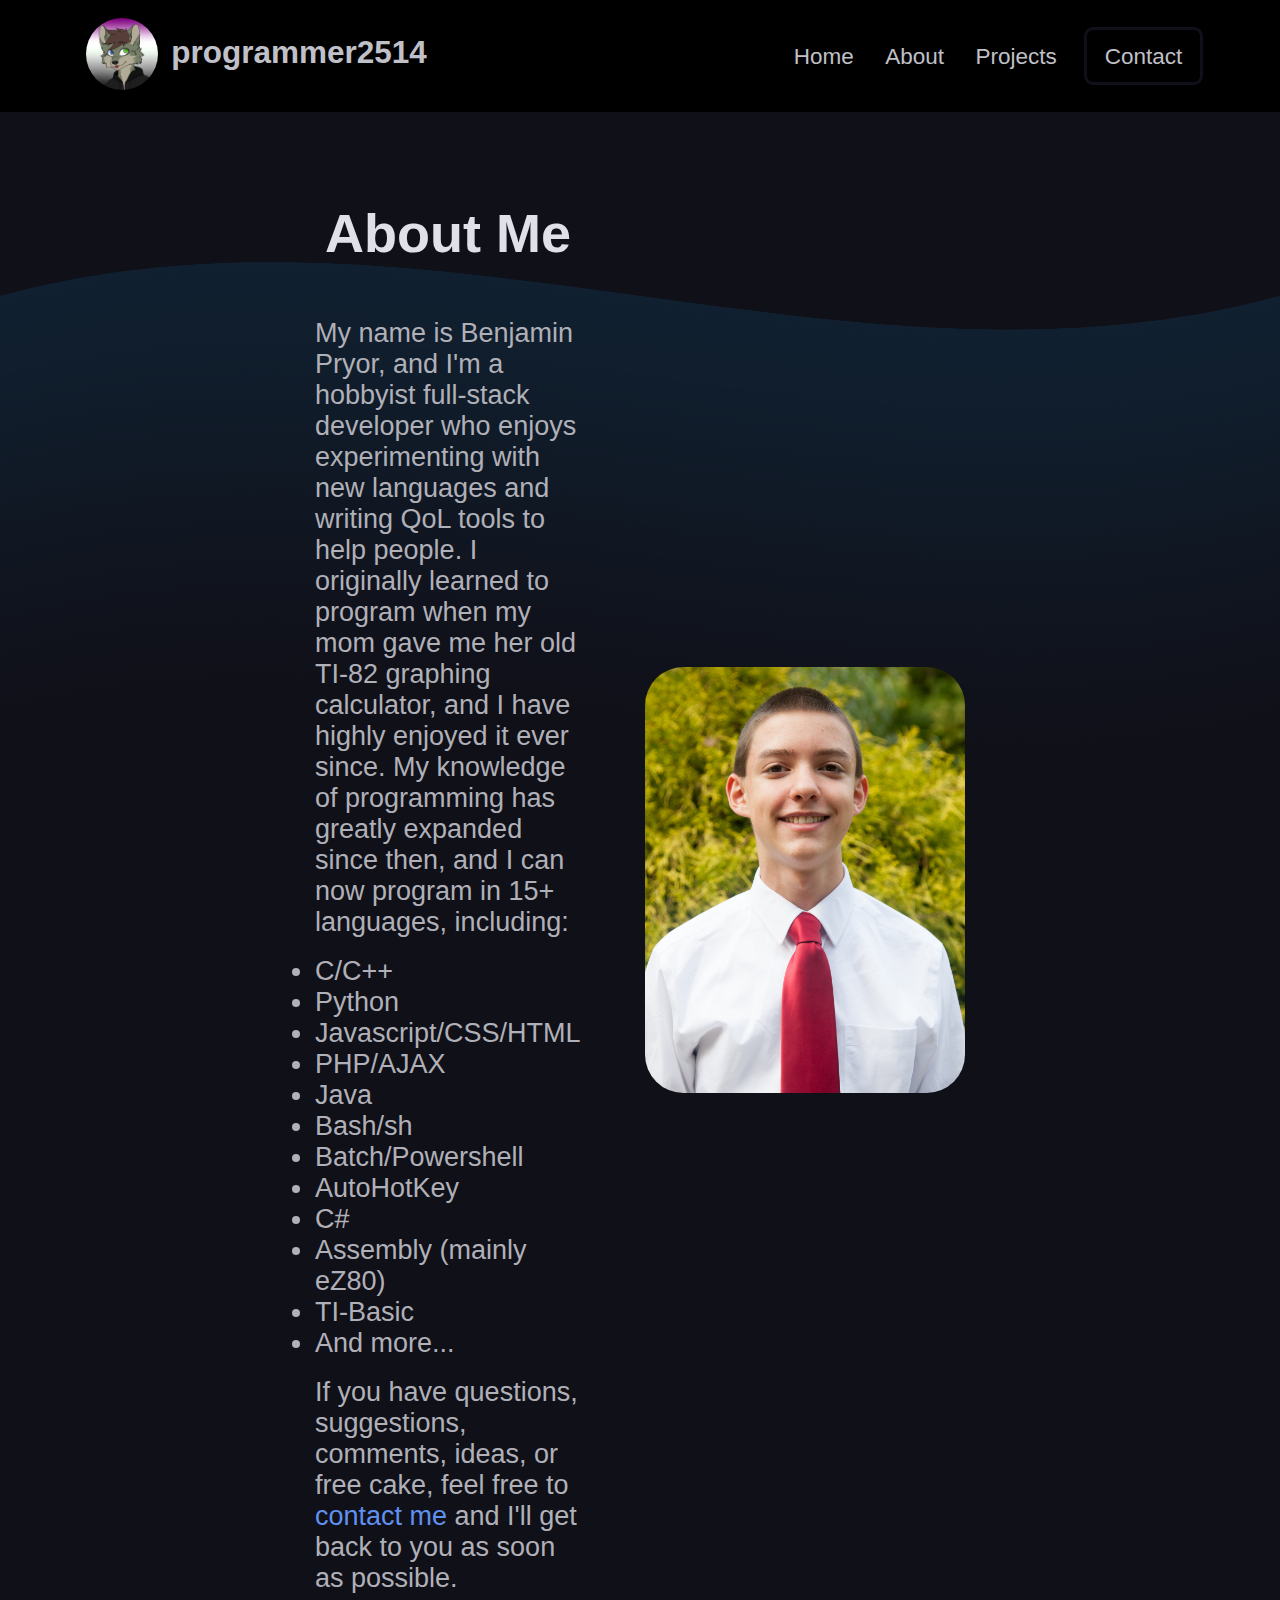
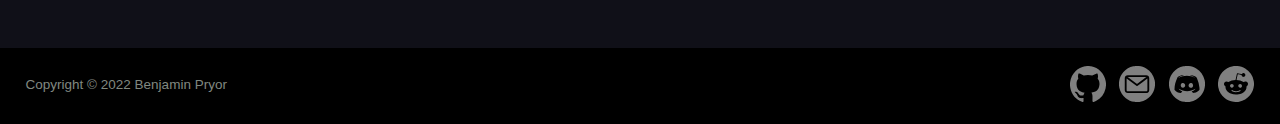
==== about.html @ 20beea1c "Add version numbers to all linked files" ====
<!DOCTYPE html>
<html lang="en">
    <head>      
        <title>programmer2514 | About Me</title>
        <meta name="description" content="I'm a hobbyist full-stack developer who writes random tools and programs. Feel free to stop by and check out my various projects.">

        <meta property="og:type" content="profile" />
        <meta property="og:title" content="About Me - programmer2514" />
        <meta property="og:description" content="I'm a hobbyist full-stack developer who writes random tools and programs. Feel free to stop by and check out my various projects." />
        <meta property="og:image" content="https://programmer2514.github.io/img/user-icon.png?v=1.0" />
        <meta property="og:url" content="https://programmer2514.github.io/about.html" />
        <meta property="og:site_name" content="programmer2514" />
        <meta name="twitter:title" content="About Me - programmer2514">
        <meta name="twitter:description" content="I'm a hobbyist full-stack developer who writes random tools and programs. Feel free to stop by and check out my various projects.">
        <meta name="twitter:image" content="https://programmer2514.github.io/img/user-icon.png?v=1.0">
        <meta name="twitter:card" content="summary_large_image">
        
        <meta charset="utf-8">
        <meta name="viewport" content="width=device-width,initial-scale=1">
        <meta name="robots" content="index, follow">
        
	    <link rel="apple-touch-icon" sizes="180x180" href="/img/favicons/apple-touch-icon.png?v=1.0">
        <link rel="icon" type="image/png" sizes="32x32" href="/img/favicons/favicon-32x32.png?v=1.0">
        <link rel="icon" type="image/png" sizes="16x16" href="/img/favicons/favicon-16x16.png?v=1.0">
        <link rel="manifest" href="/img/favicons/site.webmanifest?v=1.0">
        <link rel="mask-icon" href="/img/favicons/safari-pinned-tab.svg?v=1.0" color="#5bbad5">
        <link rel="shortcut icon" href="/img/favicons/favicon.ico?v=1.0">
        <meta name="msapplication-TileColor" content="#9f00a7">
        <meta name="msapplication-config" content="/img/favicons/browserconfig.xml?v=1.0">
        <meta name="theme-color" content="#ffffff">
        
        <link rel="canonical" href="https://programmer2514.github.io/" />

        <!-- CSS -->
	    <link rel="stylesheet" href="/include/global.css?v=1.0">
	    <link rel="stylesheet" href="/include/header/header.css?v=1.0">
	    <link rel="stylesheet" href="/include/footer/footer.css?v=1.0">
        
	    <link rel="stylesheet" href="/include/pages/about/about.css?v=1.0">
    </head>
    <body>
        <header></header>

        <main>
            <div>
                <h1>About Me</h1>
                <p>My name is Benjamin Pryor, and I'm a hobbyist full-stack developer who enjoys experimenting with new languages and writing QoL tools to help people. I originally learned to program when my mom gave me her old TI-82 graphing calculator, and I have highly enjoyed it ever since. My knowledge of programming has greatly expanded since then, and I can now program in 15+ languages, including:</p>
                <ul>
                    <li>C/C++</li>
                    <li>Python</li>
                    <li>Javascript/CSS/HTML</li>
                    <li>PHP/AJAX</li>
                    <li>Java</li>
                    <li>Bash/sh</li>
                    <li>Batch/Powershell</li>
                    <li>AutoHotKey</li>
                    <li>C#</li>
                    <li>Assembly (mainly eZ80)</li>
                    <li>TI-Basic</li>
                    <li>And more...</li>
                </ul>
                <p>If you have questions, suggestions, comments, ideas, or free cake, feel free to <a href="/contact.html">contact me</a> and I'll get back to you as soon as possible.</p>
            </div>
            <img src="/img/profile.png?v=1.0" />
        </main>
        
        <footer></footer>
        
        <!-- Javascript -->
	    <script src="/include/global.js?v=1.0"></script>
	    <script src="/include/header/header.js?v=1.0"></script>
	    <script src="/include/footer/footer.js?v=1.0"></script>
    </body>
</html>
---- include/global.css ----
html, body {
    font-family: Arial, Helvetica, sans-serif;
    background: #101018;
    background-image: url("/img/background.png");
    background-size: 100% 100vh;
    background-repeat: no-repeat;
    background-position: top center;
    color: #e0e0e8;
    text-align: center;
    scroll-behavior: smooth;
    margin: 0;
    padding: 0;
    border: 0;
}

main {
    margin: 5vmin 25vmin;
    border: 0;
    padding: 0;
}

main > * {
    margin: 0;
    padding: 0;
}

a {
    text-decoration: none;
    color: #6090f0;
    transition: 0.15s ease;
}

a:hover {
    text-decoration: none;
    color: #80b0ff;
}

a:active {
    text-decoration: none;
    color: #a0c0ff;
}

@media only screen and (hover: none) and (pointer: coarse) {
    html, body {
        background-size: 100% 175vh;
    }
    
    main {
        margin: 5vmin 15vmin !important;
    }
}

@media only screen and (orientation: portrait) {
    html, body {
        background-size: 200% 175vh;
    }
    
    main {
        margin: 5vmin !important;
    }
}
---- include/header/header.css ----
header {
    padding: 0;
    margin: 0;
}

#header-top {
    background: black;
    padding: 2vh 6vw 2vh 6vw;
    margin: 0;
    width: 88vw;
    display: flex;
    justify-content: space-between;
    align-items: center;
}

header nav a {
    font-size: 2.5vh;
    margin: 0;
    transform: translateY(-0.625vh);
    color: #c0c0c8;
    height: 0;
    text-decoration: none;
    transition: 0.15s ease;
    padding: 1.5vh;
    cursor: pointer;
}

header nav span a {
    display: inline;
    border: 0.4vh solid #101018;
    padding: 1.5vh 2vh;
    margin-left: 1vh;
    border-radius: 1vh;
}

.logo img {
    width: 8vh;
    height: 8vh;
    border-radius: 50%;
    margin: 0 1vh;
    vertical-align: center;
    transition: 0.15s ease;
}

.logo span, .logo span a {
    display: inline-block;
    font-size: 3.5vh;
    margin: 0 0;
    transform: translateY(-1.5vh);
    font-weight: bold;
    color: #c0c0c8;
    height: 0;
    text-decoration: none;
    transition: 0.15s ease;
    padding: 0;
}

.header-dropdown {
    display: flex;
    position: absolute;
    flex-direction: column;
    padding: 0;
    margin: 0;
    gap: 0;
    z-index: 100;
    max-height: 0;
    overflow: hidden;
    transition: max-height 0.15s ease;
}

.header-dropdown a {
    height: auto;
    background: #020204;
    padding: 1.5vh 2vh;
    margin: 0;
    transition: 0.15s ease;
}

.expanded {
    max-height: calc((1 * 5.5vh) + 1vh) !important;
}

@media only screen and (hover: none) and (pointer: coarse) {
    #header-top {
        padding: 3vh 2vw 3vh 2vw;
        width: 96vw;
    }

    header nav a {
        font-size: 2.5vmax;
        margin: 0 1vw;
        transform: translateY(-0.625vmax);
    }

    header nav span a {
        border: 0.4vmax solid #101018;
        padding: 1.5vmax 2vmax;
        margin-left: 1vw;
        border-radius: 1vmax;
    }
    
    .header-dropdown a {
        padding: 1.5vmax 2vmax;
    }
    
    .logo img {
        width: 8vmax;
        height: 8vmax;
        margin: 0 1vmax;
    }
    
    .logo span, .logo span a {
        font-size: 3.5vmax;
        transform: translateY(-1.5vmax);
    }

    .expanded {
        max-height: calc((1 * 5.5vmax) + 1vmax) !important;
    }
}

@media only screen and (orientation: portrait) {
    #header-top {
        flex-direction: column;
    }
    
    .logo {
        padding-bottom: 2vh;
    }
    
    header nav {
        display: grid;
        grid-template-columns: repeat(2, 1fr);
        grid-auto-rows: 1fr;
        align-items: center;
        gap: 2vh;
        padding-bottom: 1vh;
    }

    header nav a {
        margin: 0 1vh;
    }

    header nav span a {
        display: block;
        padding: 1.5vh;
        border: 0;
    }
}

.logo span a:hover, header nav a:hover {
    color: #e0e0e8;
}

.logo span a:active, header nav a:active {
    color: white;
}

header nav span a:hover {
    border-color: #202028;
}

header nav span a:active {
    border-color: #303038;
}

.header-dropdown a:hover {
    background: #080810;
}

.header-dropdown a:active {
    background: #101018;
}

.logo img:hover {
    border-radius: 25%;
}
---- include/footer/footer.css ----
footer {
    padding: 0;
    margin: 0;
}

#footer-top {
    background: black;
    padding: 2vh 2vw 2vh 2vw;
    margin: 0;
    width: 96vw;
    display: flex;
    justify-content: space-between;
    align-items: center;
}

footer img {
    display: inline;
    margin: 0;
    cursor: pointer;
    width: 4vh;
    padding-left: 1vh;
    transition: 0.15s ease;
    filter: contrast(0) brightness(1);
}

footer span {
    display: inline;
    font-size: 1.5vh;
    margin: 0;
    transform: translateY(-1vh);
    color: #808880;
    height: 0;
    text-decoration: none;
}

@media only screen and (hover: none) and (pointer: coarse) {
    footer span {
        font-size: 1.5vmax;
        transform: translateY(-1vmax);
    }
    footer img {
        width: 4vmax;
    }
}

@media only screen and (orientation: portrait) {
    #footer-top {
        flex-direction: column;
    }

    footer span {
        padding-top: 1.5vh;
        padding-bottom: 3vh;
    }
}

footer img:hover {
    filter: contrast(0) brightness(1.5);
}

footer img:active {
    filter: contrast(0) brightness(2);
}
---- include/pages/about/about.css ----
main p, ul {
    font-size: 3vh;
    margin: 0;
    padding: 1vh 0;
    color: #b0b0b8;
    text-align: left;
}

main h1 {
    font-size: 6vh;
    margin: 0;
    padding: 5vh 0;
}

main img {
    width: 25vw;
    height: auto;
    margin-left: 5vw;
    border-radius: 3vw;
}

main {
    margin: 5vmin 35vmin;
    display: flex;
    flex-direction: row;
    align-items: center;
    justify-content: center;
}

@media only screen and (hover: none) and (pointer: coarse) {
    main p, ul {
        font-size: 4vmax;
    }
    
    main h1 {
        font-size: 10vmax;
        padding: 5vmax 0;
    }

    main img {
        width: 25vmax;
        margin-left: 0;
        margin-top: 5vmax;
    }

    main {
        flex-direction: column;
    }
}

@media only screen and (orientation: portrait) {
    main img {
        width: 25vh;
        margin-left: 0;
        margin-top: 5vh;
    }

    main {
        flex-direction: column;
    }
}
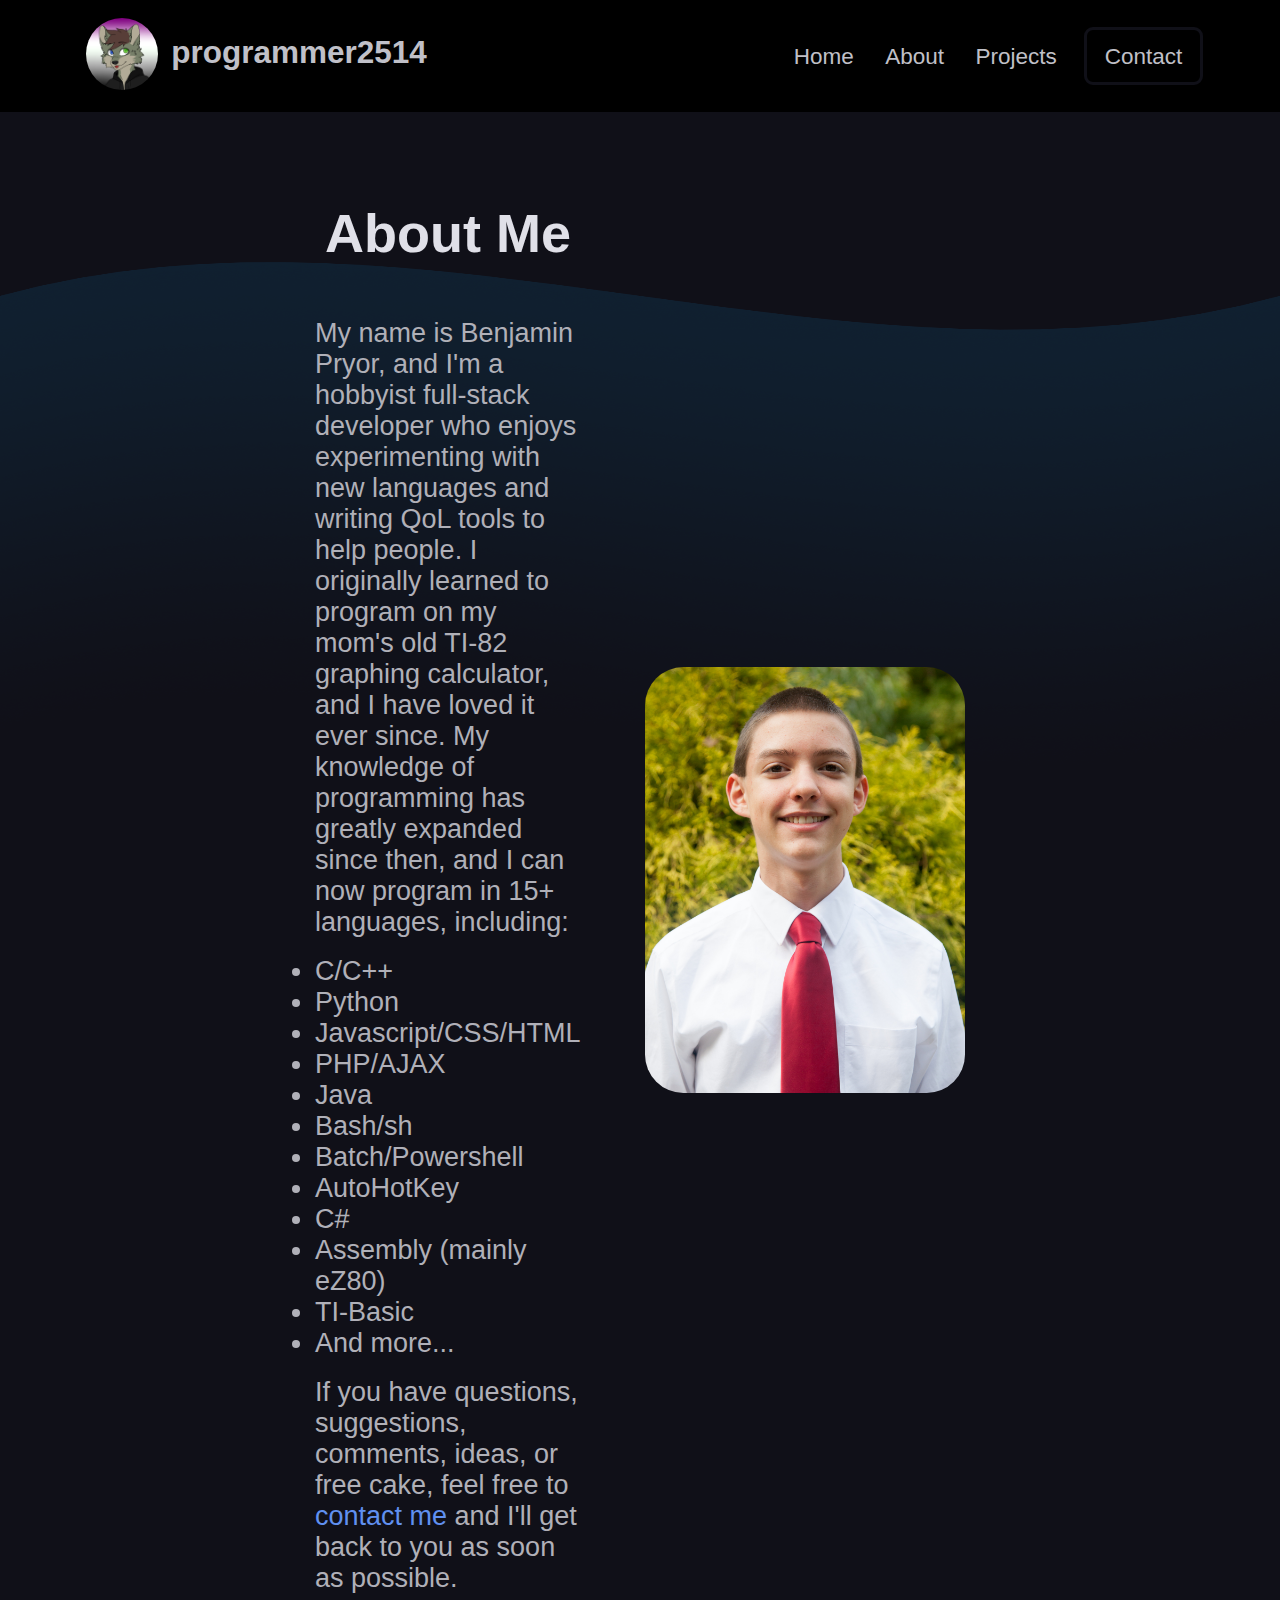
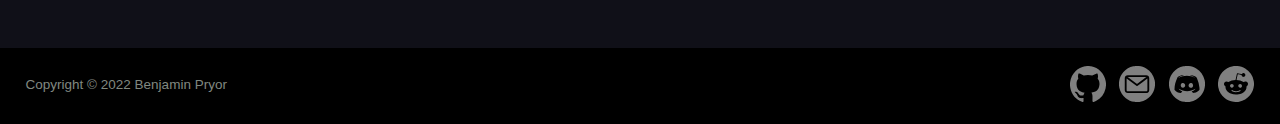
==== commit 2e93be2b: "Update about.html" ====
--- a/about.html
+++ b/about.html
@@ -44,7 +44,7 @@
         <main>
             <div>
                 <h1>About Me</h1>
-                <p>My name is Benjamin Pryor, and I'm a hobbyist full-stack developer who enjoys experimenting with new languages and writing QoL tools to help people. I originally learned to program when my mom gave me her old TI-82 graphing calculator, and I have highly enjoyed it ever since. My knowledge of programming has greatly expanded since then, and I can now program in 15+ languages, including:</p>
+                <p>My name is Benjamin Pryor, and I'm a hobbyist full-stack developer who enjoys experimenting with new languages and writing QoL tools to help people. I originally learned to program on my mom's old TI-82 graphing calculator, and I have loved it ever since. My knowledge of programming has greatly expanded since then, and I can now program in 15+ languages, including:</p>
                 <ul>
                     <li>C/C++</li>
                     <li>Python</li>
@@ -71,4 +71,4 @@
 	    <script src="/include/header/header.js?v=1.0"></script>
 	    <script src="/include/footer/footer.js?v=1.0"></script>
     </body>
-</html>+</html>
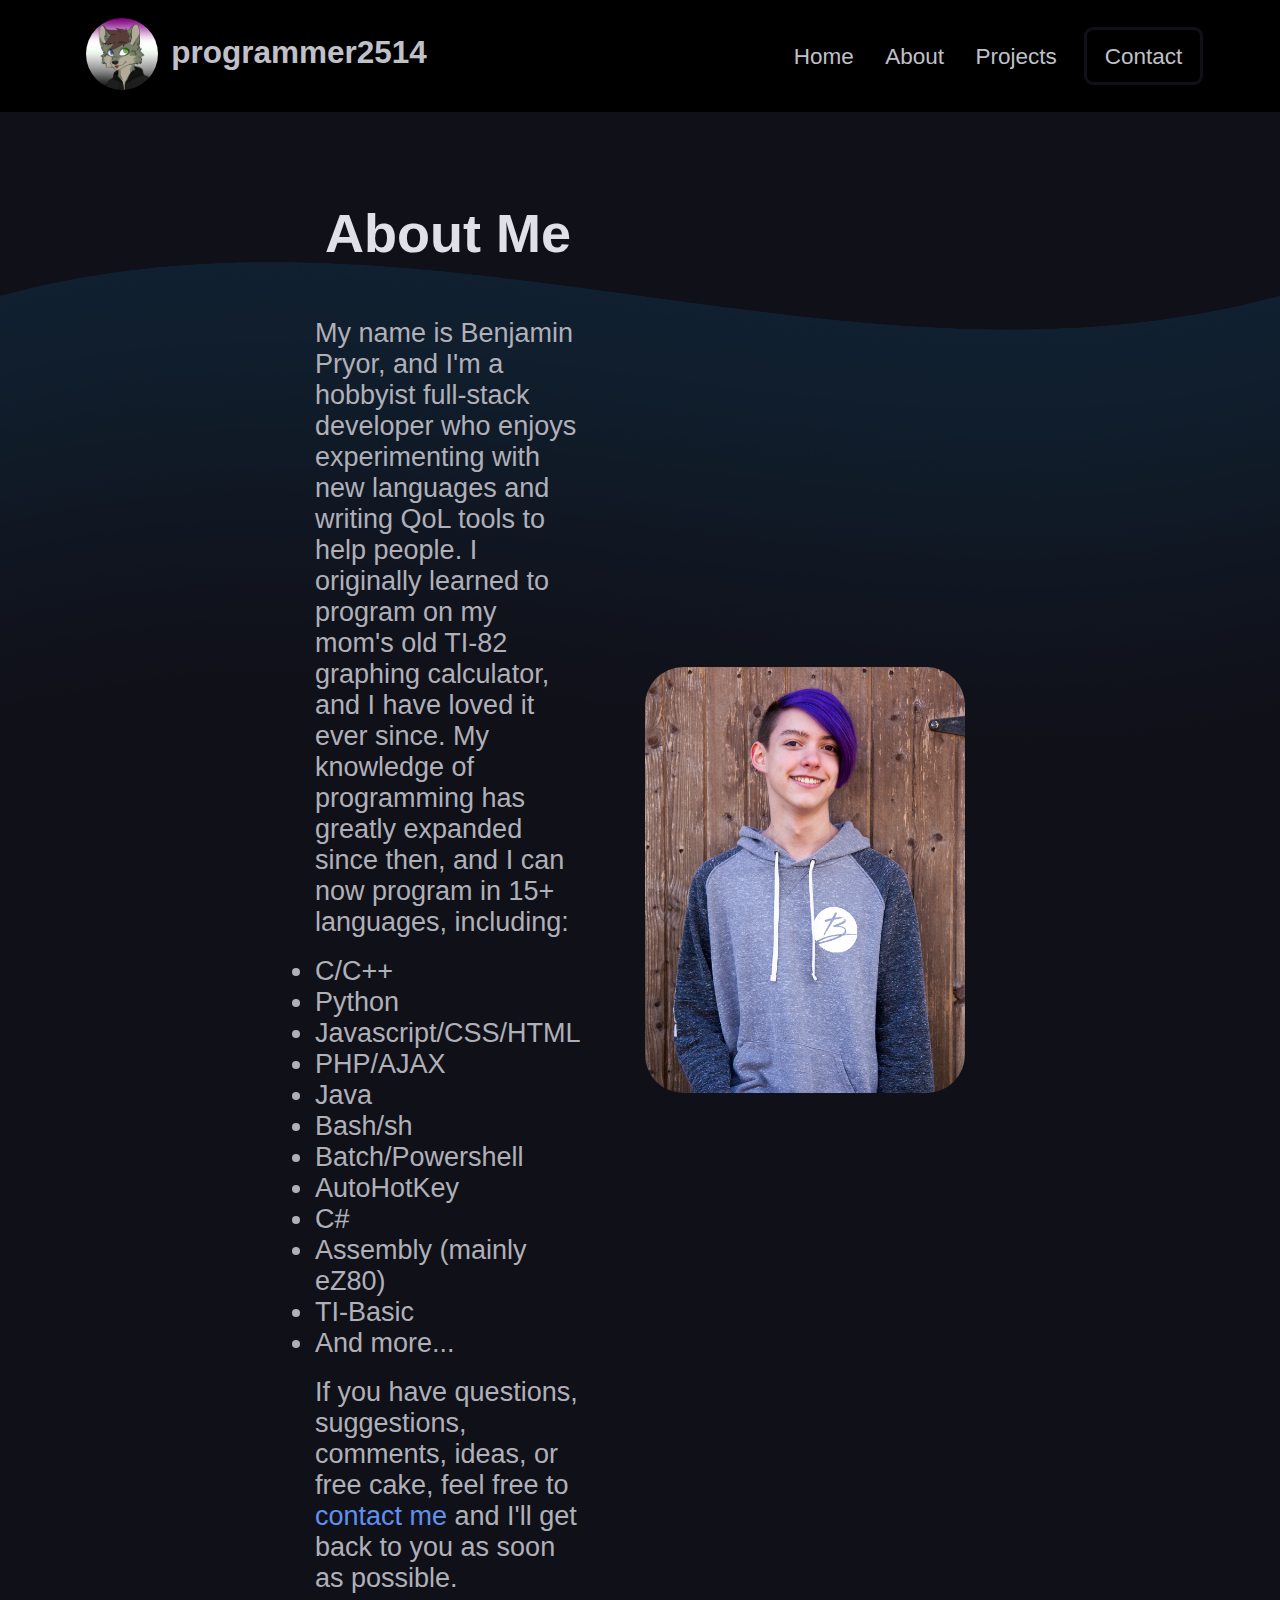
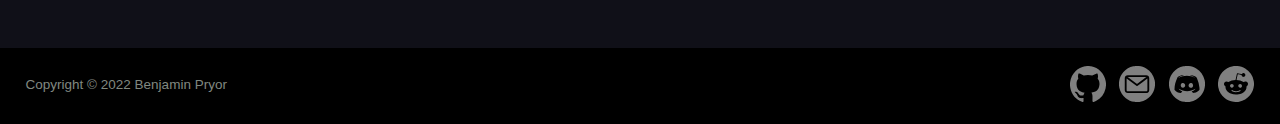
==== commit 631c7bef: "Update profile image" ====
--- a/about.html
+++ b/about.html
@@ -61,7 +61,7 @@
                 </ul>
                 <p>If you have questions, suggestions, comments, ideas, or free cake, feel free to <a href="/contact.html">contact me</a> and I'll get back to you as soon as possible.</p>
             </div>
-            <img src="/img/profile.png?v=1.0" />
+            <img src="/img/profile.png?v=1.1" />
         </main>
         
         <footer></footer>
--- a/include/header/header.css
+++ b/include/header/header.css
@@ -31,6 +31,18 @@
     padding: 1.5vh 2vh;
     margin-left: 1vh;
     border-radius: 1vh;
+}
+
+.badge {
+    width: 8vh;
+}
+
+.badge-wrapper {
+    position: absolute;
+    left: 50vw;
+    transform: translateX(-50%);
+    padding: 0;
+    margin: 0;
 }
 
 .logo img {
@@ -98,6 +110,13 @@
         margin-left: 1vw;
         border-radius: 1vmax;
     }
+
+    .badge-wrapper {
+        position: relative;
+        top: 0;
+        left: 0;
+        transform: none;
+    }
     
     .header-dropdown a {
         padding: 1.5vmax 2vmax;
@@ -123,8 +142,12 @@
     #header-top {
         flex-direction: column;
     }
-    
-    .logo {
+
+    .badge-wrapper {
+        position: relative;
+        top: 0;
+        left: 0;
+        transform: none;
         padding-bottom: 2vh;
     }
     
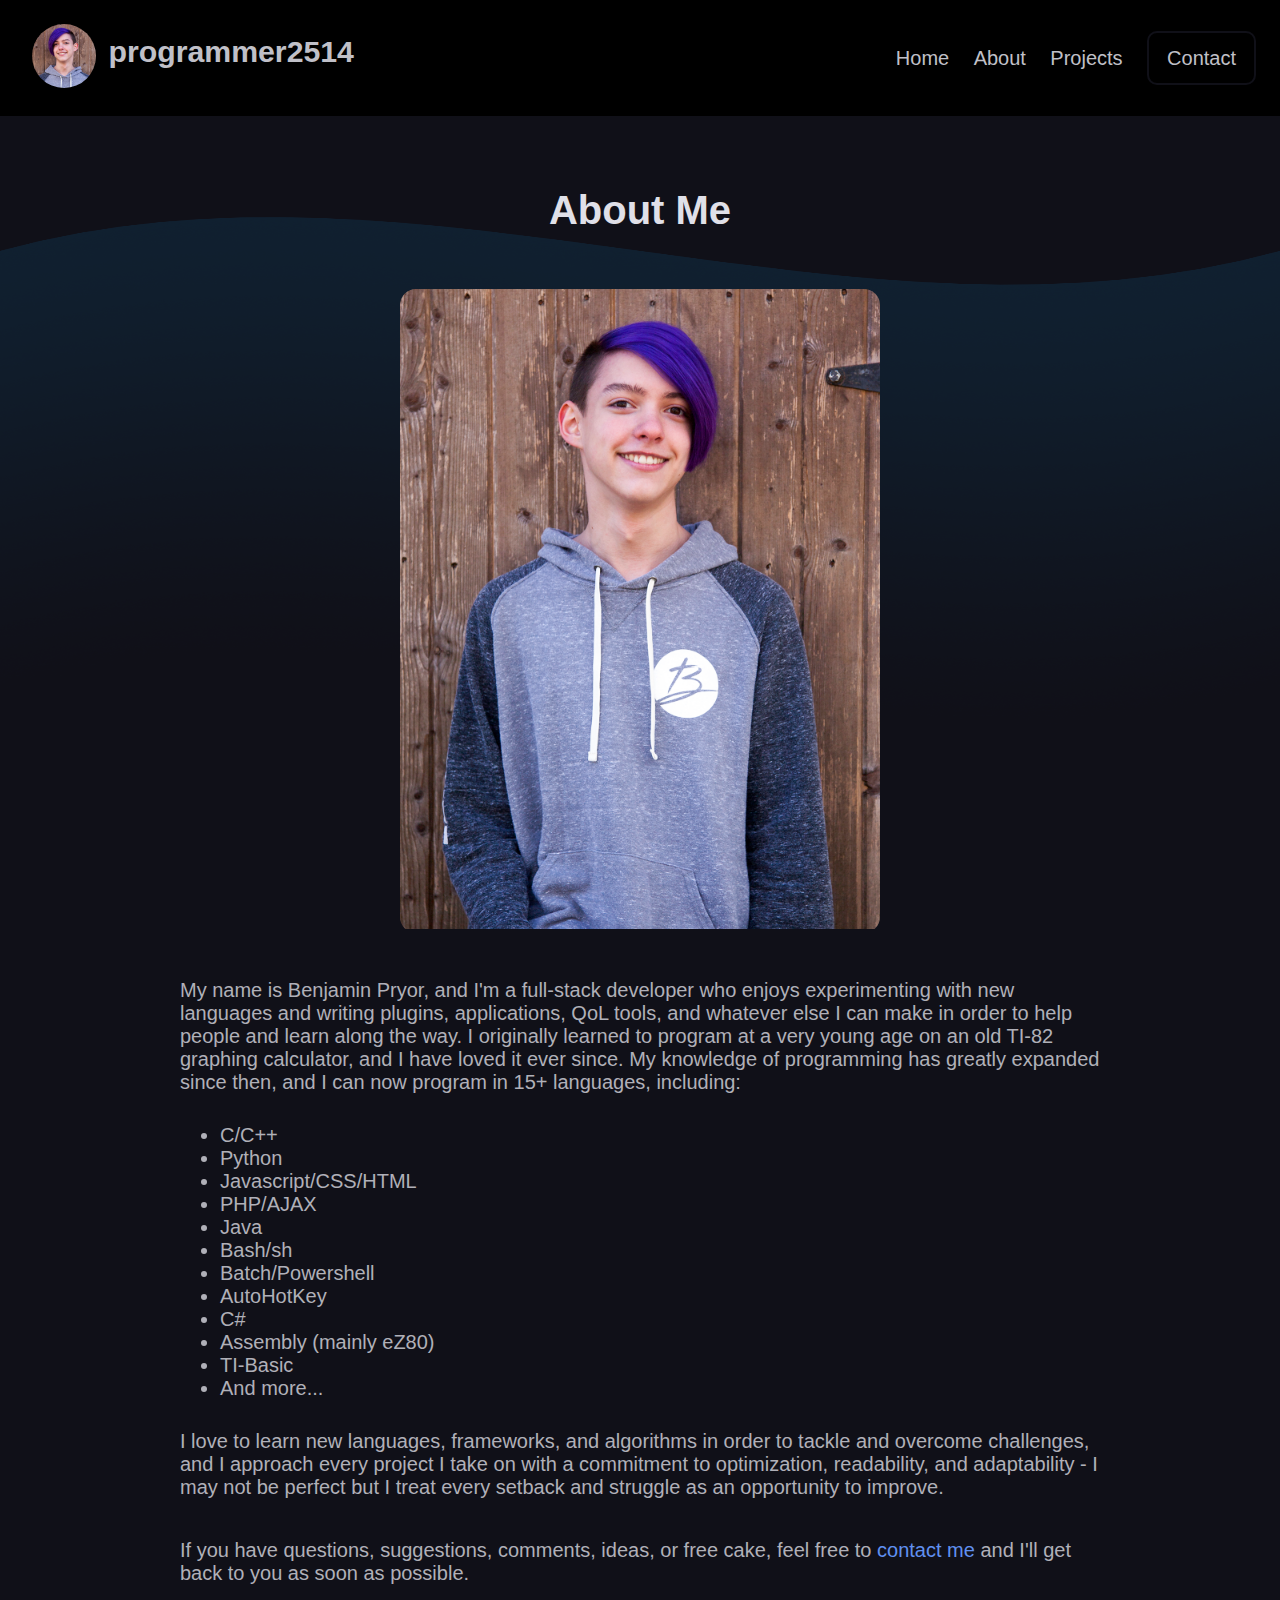
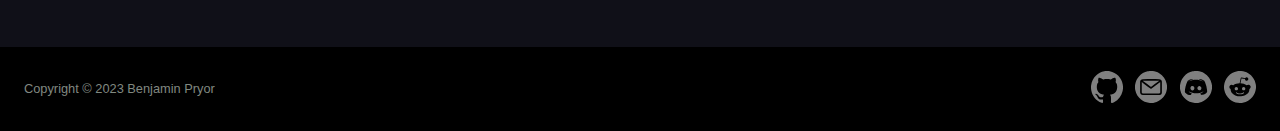
==== commit 6cdf692e: "Completely revamp entire webpage" ====
--- a/about.html
+++ b/about.html
@@ -1,50 +1,69 @@
 <!DOCTYPE html>
 <html lang="en">
-    <head>      
-        <title>programmer2514 | About Me</title>
-        <meta name="description" content="I'm a hobbyist full-stack developer who writes random tools and programs. Feel free to stop by and check out my various projects.">
 
-        <meta property="og:type" content="profile" />
-        <meta property="og:title" content="About Me - programmer2514" />
-        <meta property="og:description" content="I'm a hobbyist full-stack developer who writes random tools and programs. Feel free to stop by and check out my various projects." />
-        <meta property="og:image" content="https://programmer2514.github.io/img/user-icon.png?v=1.0" />
-        <meta property="og:url" content="https://programmer2514.github.io/about.html" />
-        <meta property="og:site_name" content="programmer2514" />
-        <meta name="twitter:title" content="About Me - programmer2514">
-        <meta name="twitter:description" content="I'm a hobbyist full-stack developer who writes random tools and programs. Feel free to stop by and check out my various projects.">
-        <meta name="twitter:image" content="https://programmer2514.github.io/img/user-icon.png?v=1.0">
-        <meta name="twitter:card" content="summary_large_image">
-        
-        <meta charset="utf-8">
-        <meta name="viewport" content="width=device-width,initial-scale=1">
-        <meta name="robots" content="index, follow">
-        
-	    <link rel="apple-touch-icon" sizes="180x180" href="/img/favicons/apple-touch-icon.png?v=1.0">
-        <link rel="icon" type="image/png" sizes="32x32" href="/img/favicons/favicon-32x32.png?v=1.0">
-        <link rel="icon" type="image/png" sizes="16x16" href="/img/favicons/favicon-16x16.png?v=1.0">
-        <link rel="manifest" href="/img/favicons/site.webmanifest?v=1.0">
-        <link rel="mask-icon" href="/img/favicons/safari-pinned-tab.svg?v=1.0" color="#5bbad5">
-        <link rel="shortcut icon" href="/img/favicons/favicon.ico?v=1.0">
-        <meta name="msapplication-TileColor" content="#9f00a7">
-        <meta name="msapplication-config" content="/img/favicons/browserconfig.xml?v=1.0">
-        <meta name="theme-color" content="#ffffff">
-        
-        <link rel="canonical" href="https://programmer2514.github.io/" />
+<head>
+    <title>programmer2514 | About Me</title>
+    <meta name="description"
+        content="I'm a full-stack developer who writes random tools and programs. Feel free to stop by and check out my various projects.">
 
-        <!-- CSS -->
-	    <link rel="stylesheet" href="/include/global.css?v=1.0">
-	    <link rel="stylesheet" href="/include/header/header.css?v=1.0">
-	    <link rel="stylesheet" href="/include/footer/footer.css?v=1.0">
-        
-	    <link rel="stylesheet" href="/include/pages/about/about.css?v=1.0">
-    </head>
-    <body>
-        <header></header>
+    <meta property="og:type" content="website" />
+    <meta property="og:title" content="About Me - programmer2514" />
+    <meta property="og:description"
+        content="I'm a full-stack developer who writes random tools and programs. Feel free to stop by and check out my various projects." />
+    <meta property="og:image" content="https://programmer2514.github.io/img/user-icon.png?v=1.0" />
+    <meta property="og:url" content="https://programmer2514.github.io/" />
+    <meta property="og:site_name" content="programmer2514" />
+    <meta name="twitter:title" content="About Me - programmer2514">
+    <meta name="twitter:description"
+        content="I'm a full-stack developer who writes random tools and programs. Feel free to stop by and check out my various projects.">
+    <meta name="twitter:image" content="https://programmer2514.github.io/img/user-icon.png?v=1.0">
+    <meta name="twitter:card" content="summary_large_image">
 
-        <main>
+    <meta charset="utf-8">
+    <meta name="viewport" content="width=device-width,initial-scale=1">
+    <meta name="robots" content="index, follow">
+
+    <link rel="apple-touch-icon" sizes="57x57" href="/img/favicons/apple-icon-57x57.png?v=1.0">
+    <link rel="apple-touch-icon" sizes="60x60" href="/img/favicons/apple-icon-60x60.png?v=1.0">
+    <link rel="apple-touch-icon" sizes="72x72" href="/img/favicons/apple-icon-72x72.png?v=1.0">
+    <link rel="apple-touch-icon" sizes="76x76" href="/img/favicons/apple-icon-76x76.png?v=1.0">
+    <link rel="apple-touch-icon" sizes="114x114" href="/img/favicons/apple-icon-114x114.png?v=1.0">
+    <link rel="apple-touch-icon" sizes="120x120" href="/img/favicons/apple-icon-120x120.png?v=1.0">
+    <link rel="apple-touch-icon" sizes="144x144" href="/img/favicons/apple-icon-144x144.png?v=1.0">
+    <link rel="apple-touch-icon" sizes="152x152" href="/img/favicons/apple-icon-152x152.png?v=1.0">
+    <link rel="apple-touch-icon" sizes="180x180" href="/img/favicons/apple-icon-180x180.png?v=1.0">
+    <link rel="icon" type="image/png" sizes="192x192" href="/img/favicons/android-icon-192x192.png?v=1.0">
+    <link rel="icon" type="image/png" sizes="32x32" href="/img/favicons/favicon-32x32.png?v=1.0">
+    <link rel="icon" type="image/png" sizes="96x96" href="/img/favicons/favicon-96x96.png?v=1.0">
+    <link rel="icon" type="image/png" sizes="16x16" href="/img/favicons/favicon-16x16.png?v=1.0">
+    <link rel="manifest" href="/img/favicons/manifest.json">
+    <meta name="msapplication-TileColor" content="#ffffff">
+    <meta name="msapplication-TileImage" content="/img/favicons/ms-icon-144x144.png?v=1.0">
+    <meta name="theme-color" content="#ffffff">
+
+    <link rel="canonical" href="https://programmer2514.github.io/" />
+
+    <!-- CSS -->
+    <link rel="stylesheet" href="/include/global.css?v=1.0">
+    <link rel="stylesheet" href="/include/header/header.css?v=1.0">
+    <link rel="stylesheet" href="/include/footer/footer.css?v=1.0">
+
+    <link rel="stylesheet" href="/include/pages/about/about.css?v=1.0">
+</head>
+
+<body>
+    <header></header>
+
+    <main>
+        <h1>About Me</h1>
+        <div class="content">
+            <div class="img-wrapper"><img src="/img/profile.png?v=1.0" /></div>
             <div>
-                <h1>About Me</h1>
-                <p>My name is Benjamin Pryor, and I'm a hobbyist full-stack developer who enjoys experimenting with new languages and writing QoL tools to help people. I originally learned to program on my mom's old TI-82 graphing calculator, and I have loved it ever since. My knowledge of programming has greatly expanded since then, and I can now program in 15+ languages, including:</p>
+                <p>My name is Benjamin Pryor, and I'm a full-stack developer who enjoys experimenting with new languages
+                    and writing plugins, applications, QoL tools, and whatever else I can make in order to help people and
+                    learn along the way. I originally learned to program at a very young age on an old TI-82 graphing
+                    calculator, and I have loved it ever since. My knowledge of programming has greatly expanded since
+                    then, and I can now program in 15+ languages, including:</p>
                 <ul>
                     <li>C/C++</li>
                     <li>Python</li>
@@ -59,16 +78,21 @@
                     <li>TI-Basic</li>
                     <li>And more...</li>
                 </ul>
-                <p>If you have questions, suggestions, comments, ideas, or free cake, feel free to <a href="/contact.html">contact me</a> and I'll get back to you as soon as possible.</p>
+                <p>I love to learn new languages, frameworks, and algorithms in order to tackle and overcome challenges, and
+                    I approach every project I take on with a commitment to optimization, readability, and adaptability - 
+                    I may not be perfect but I treat every setback and struggle as an opportunity to improve.</p>
+                <p>If you have questions, suggestions, comments, ideas, or free cake, feel free to <a
+                        href="/contact.html">contact me</a> and I'll get back to you as soon as possible.</p>
             </div>
-            <img src="/img/profile.png?v=1.1" />
-        </main>
-        
-        <footer></footer>
-        
-        <!-- Javascript -->
-	    <script src="/include/global.js?v=1.0"></script>
-	    <script src="/include/header/header.js?v=1.0"></script>
-	    <script src="/include/footer/footer.js?v=1.0"></script>
-    </body>
-</html>
+        </div>
+    </main>
+
+    <footer></footer>
+
+    <!-- Javascript -->
+    <script src="/include/global.js?v=1.0"></script>
+    <script src="/include/header/header.js?v=1.0"></script>
+    <script src="/include/footer/footer.js?v=1.0"></script>
+</body>
+
+</html>--- a/include/global.css
+++ b/include/global.css
@@ -4,7 +4,7 @@
     background-image: url("/img/background.png");
     background-size: 100% 100vh;
     background-repeat: no-repeat;
-    background-position: top center;
+    background-position: center -5vh;
     color: #e0e0e8;
     text-align: center;
     scroll-behavior: smooth;
@@ -14,7 +14,7 @@
 }
 
 main {
-    margin: 5vmin 25vmin;
+    margin: 2em;
     border: 0;
     padding: 0;
 }
@@ -42,20 +42,14 @@
 
 @media only screen and (hover: none) and (pointer: coarse) {
     html, body {
-        background-size: 100% 175vh;
-    }
-    
-    main {
-        margin: 5vmin 15vmin !important;
+        background-size: 100% 100vh;
+        background-position: center 63vh;
     }
 }
 
 @media only screen and (orientation: portrait) {
     html, body {
-        background-size: 200% 175vh;
-    }
-    
-    main {
-        margin: 5vmin !important;
+        background-size: 200% 100vh;
+        background-position: center 18vh;
     }
 }--- a/include/header/header.css
+++ b/include/header/header.css
@@ -1,64 +1,69 @@
 header {
     padding: 0;
     margin: 0;
+    position: sticky;
+    top: 0;
+    z-index: 1000;
 }
 
 #header-top {
     background: black;
-    padding: 2vh 6vw 2vh 6vw;
+    padding: 1.5em;
     margin: 0;
-    width: 88vw;
+    width: calc(100vw - 3em);
     display: flex;
     justify-content: space-between;
     align-items: center;
 }
 
 header nav a {
-    font-size: 2.5vh;
+    font-size: 1.25em;
     margin: 0;
-    transform: translateY(-0.625vh);
+    transform: translateY(-0.3125em);
     color: #c0c0c8;
     height: 0;
     text-decoration: none;
     transition: 0.15s ease;
-    padding: 1.5vh;
+    padding: 0.5em;
     cursor: pointer;
 }
 
 header nav span a {
     display: inline;
-    border: 0.4vh solid #101018;
-    padding: 1.5vh 2vh;
-    margin-left: 1vh;
-    border-radius: 1vh;
+    border: 0.1em solid #101018;
+    padding: 0.7em 0.9em;
+    margin-left: 0.5em;
+    border-radius: 0.5em;
+}
+
+.header-title {
+    display: flex;
+    flex-direction: row;
 }
 
 .badge {
-    width: 8vh;
+    width: 1.5em;
 }
 
 .badge-wrapper {
-    position: absolute;
-    left: 50vw;
-    transform: translateX(-50%);
     padding: 0;
-    margin: 0;
+    margin: 0 0.5em;
+    transform: translateY(1em);
 }
 
 .logo img {
-    width: 8vh;
-    height: 8vh;
+    width: 4em;
     border-radius: 50%;
-    margin: 0 1vh;
+    margin: 0 0.5em;
     vertical-align: center;
     transition: 0.15s ease;
 }
 
 .logo span, .logo span a {
     display: inline-block;
-    font-size: 3.5vh;
-    margin: 0 0;
-    transform: translateY(-1.5vh);
+    font-size: 1.375em;
+    margin: 0;
+    transform: translateY(-0.5em);
     font-weight: bold;
     color: #c0c0c8;
     height: 0;
@@ -83,72 +88,39 @@
 .header-dropdown a {
     height: auto;
     background: #020204;
-    padding: 1.5vh 2vh;
+    padding: 0.7em 0.9em;
+    font-size: 1.25em;
     margin: 0;
     transition: 0.15s ease;
 }
 
 .expanded {
-    max-height: calc((1 * 5.5vh) + 1vh) !important;
+    max-height: calc((1 * 2.65em) + 0.5em) !important;
 }
 
 @media only screen and (hover: none) and (pointer: coarse) {
     #header-top {
-        padding: 3vh 2vw 3vh 2vw;
-        width: 96vw;
+        flex-direction: column;
+    }
+    
+    header nav {
+        padding: 1em 0;
     }
 
-    header nav a {
-        font-size: 2.5vmax;
-        margin: 0 1vw;
-        transform: translateY(-0.625vmax);
-    }
-
-    header nav span a {
-        border: 0.4vmax solid #101018;
-        padding: 1.5vmax 2vmax;
-        margin-left: 1vw;
-        border-radius: 1vmax;
-    }
-
-    .badge-wrapper {
-        position: relative;
-        top: 0;
-        left: 0;
-        transform: none;
-    }
-    
-    .header-dropdown a {
-        padding: 1.5vmax 2vmax;
-    }
-    
-    .logo img {
-        width: 8vmax;
-        height: 8vmax;
-        margin: 0 1vmax;
-    }
-    
-    .logo span, .logo span a {
-        font-size: 3.5vmax;
-        transform: translateY(-1.5vmax);
-    }
-
-    .expanded {
-        max-height: calc((1 * 5.5vmax) + 1vmax) !important;
+    header {
+        position: initial;
     }
 }
 
 @media only screen and (orientation: portrait) {
     #header-top {
-        flex-direction: column;
+        padding: 1.5em 0.5em;
+        width: calc(100vw - 1em);
     }
-
-    .badge-wrapper {
-        position: relative;
-        top: 0;
-        left: 0;
-        transform: none;
-        padding-bottom: 2vh;
+    
+    .logo span, .logo span a {
+        font-size: 1.25em;
+        transform: translateY(-0.57em);
     }
     
     header nav {
@@ -156,17 +128,17 @@
         grid-template-columns: repeat(2, 1fr);
         grid-auto-rows: 1fr;
         align-items: center;
-        gap: 2vh;
-        padding-bottom: 1vh;
+        gap: 1em;
+        padding-bottom: 0.5em;
     }
 
     header nav a {
-        margin: 0 1vh;
+        margin: 0 0.5em;
     }
 
     header nav span a {
         display: block;
-        padding: 1.5vh;
+        padding: 0.75em;
         border: 0;
     }
 }
--- a/include/footer/footer.css
+++ b/include/footer/footer.css
@@ -5,9 +5,9 @@
 
 #footer-top {
     background: black;
-    padding: 2vh 2vw 2vh 2vw;
+    padding: 1.5em;
     margin: 0;
-    width: 96vw;
+    width: calc(100vw - 3em);
     display: flex;
     justify-content: space-between;
     align-items: center;
@@ -17,30 +17,20 @@
     display: inline;
     margin: 0;
     cursor: pointer;
-    width: 4vh;
-    padding-left: 1vh;
+    width: 2em;
+    padding-left: 0.5em;
     transition: 0.15s ease;
     filter: contrast(0) brightness(1);
 }
 
 footer span {
     display: inline;
-    font-size: 1.5vh;
+    font-size: 0.8em;
     margin: 0;
-    transform: translateY(-1vh);
+    transform: translateY(-0.6em);
     color: #808880;
     height: 0;
     text-decoration: none;
-}
-
-@media only screen and (hover: none) and (pointer: coarse) {
-    footer span {
-        font-size: 1.5vmax;
-        transform: translateY(-1vmax);
-    }
-    footer img {
-        width: 4vmax;
-    }
 }
 
 @media only screen and (orientation: portrait) {
@@ -49,8 +39,8 @@
     }
 
     footer span {
-        padding-top: 1.5vh;
-        padding-bottom: 3vh;
+        padding-top: 0.75em;
+        padding-bottom: 2.75em;
     }
 }
 
--- a/include/pages/about/about.css
+++ b/include/pages/about/about.css
@@ -1,61 +1,40 @@
+main div {
+    width: 60em;
+}
+
 main p, ul {
-    font-size: 3vh;
-    margin: 0;
-    padding: 1vh 0;
+    font-size: 1.25em;
+    margin: 1em;
     color: #b0b0b8;
     text-align: left;
 }
 
+main p {
+    padding: 0.5em 0;
+}
+
 main h1 {
-    font-size: 6vh;
+    font-size: 2.5em;
     margin: 0;
-    padding: 5vh 0;
+    padding: 1em 0;
 }
 
 main img {
-    width: 25vw;
-    height: auto;
-    margin-left: 5vw;
-    border-radius: 3vw;
+    width: 100%;
 }
 
-main {
-    margin: 5vmin 35vmin;
+.img-wrapper {
+    width: 30em;
+    margin: 1em;
+    border-radius: 1em;
+    overflow: hidden;
+}
+
+.content {
     display: flex;
     flex-direction: row;
+    flex-wrap: wrap;
     align-items: center;
-    justify-content: center;
-}
-
-@media only screen and (hover: none) and (pointer: coarse) {
-    main p, ul {
-        font-size: 4vmax;
-    }
-    
-    main h1 {
-        font-size: 10vmax;
-        padding: 5vmax 0;
-    }
-
-    main img {
-        width: 25vmax;
-        margin-left: 0;
-        margin-top: 5vmax;
-    }
-
-    main {
-        flex-direction: column;
-    }
-}
-
-@media only screen and (orientation: portrait) {
-    main img {
-        width: 25vh;
-        margin-left: 0;
-        margin-top: 5vh;
-    }
-
-    main {
-        flex-direction: column;
-    }
+    justify-content: space-evenly;
+    width: 100%;
 }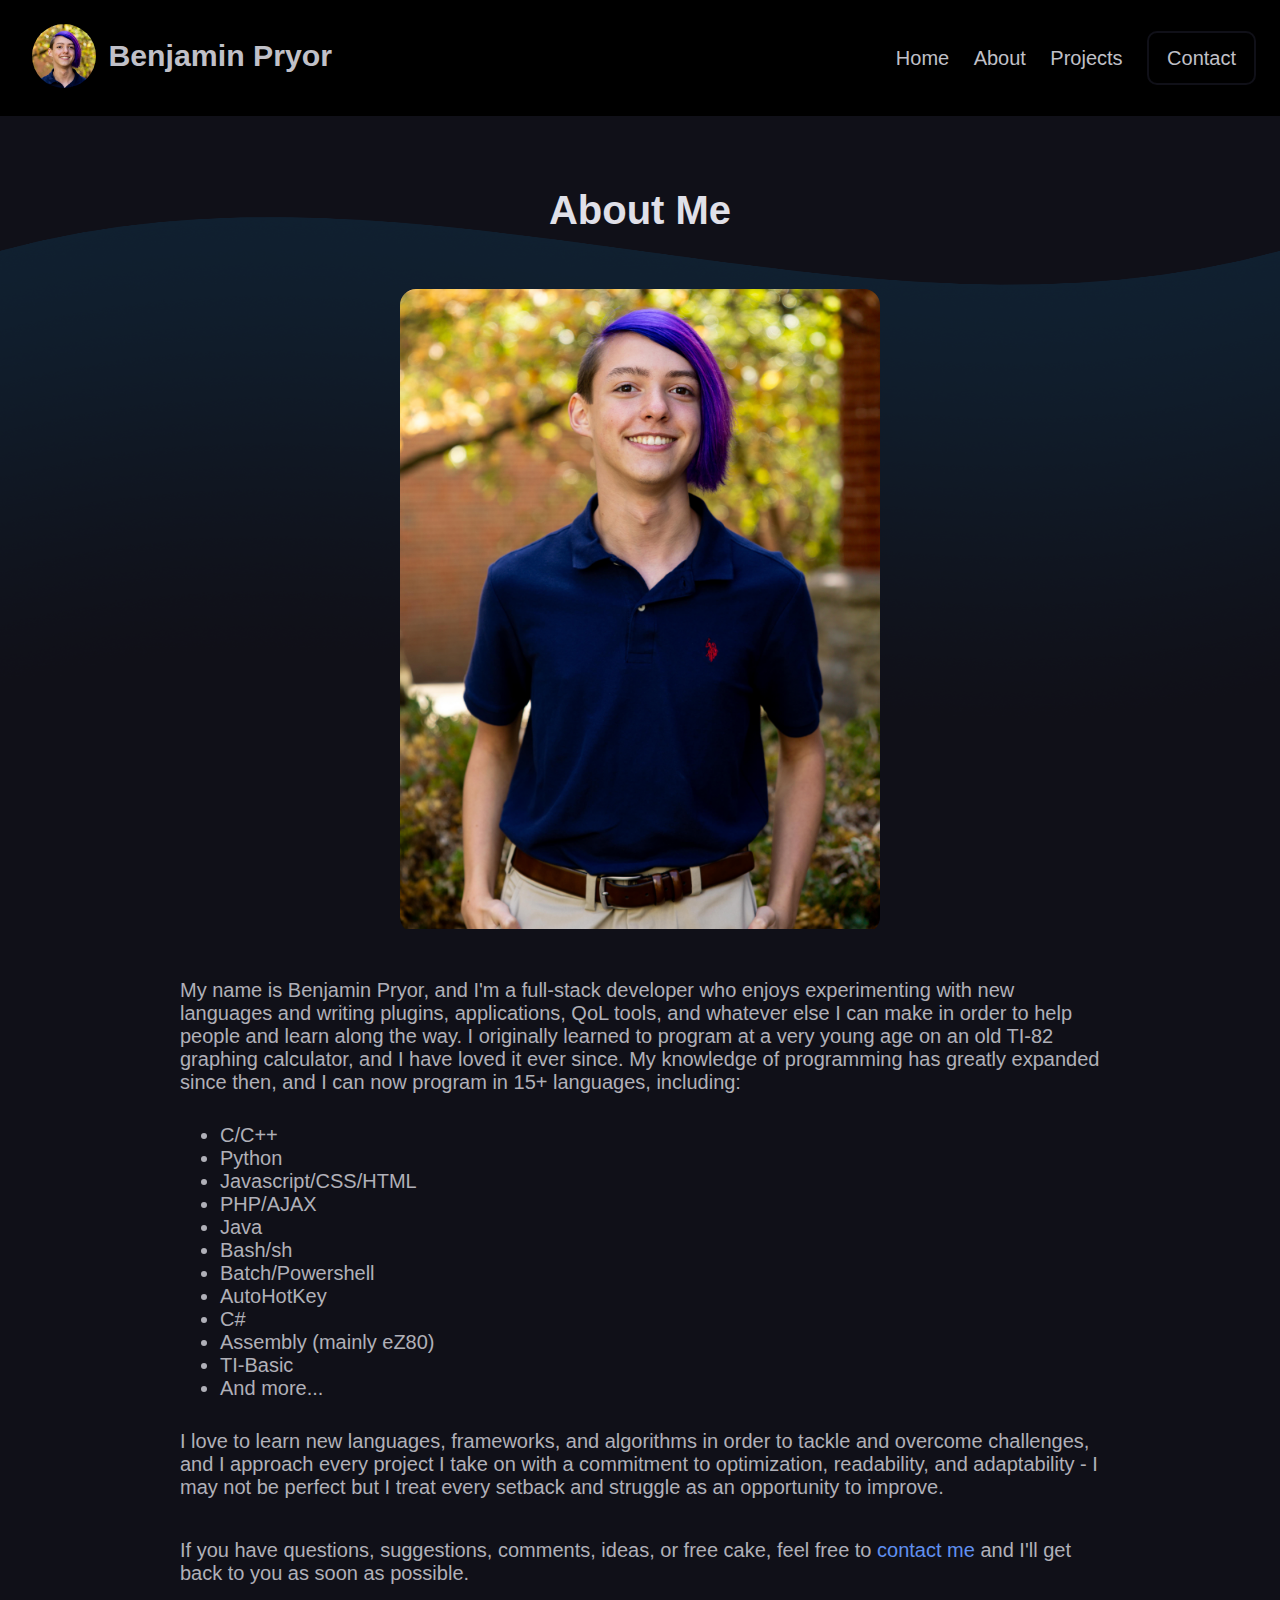
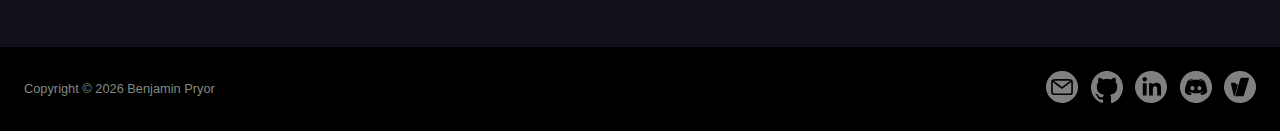
==== commit de2f8fd0: "Update branding and remove dead project" ====
--- a/about.html
+++ b/about.html
@@ -2,18 +2,18 @@
 <html lang="en">
 
 <head>
-    <title>programmer2514 | About Me</title>
+    <title>Benjamin Pryor | About Me</title>
     <meta name="description"
         content="I'm a full-stack developer who writes random tools and programs. Feel free to stop by and check out my various projects.">
 
     <meta property="og:type" content="website" />
-    <meta property="og:title" content="About Me - programmer2514" />
+    <meta property="og:title" content="About Me - Benjamin Pryor" />
     <meta property="og:description"
         content="I'm a full-stack developer who writes random tools and programs. Feel free to stop by and check out my various projects." />
     <meta property="og:image" content="https://programmer2514.github.io/img/user-icon.png?v=1.0" />
     <meta property="og:url" content="https://programmer2514.github.io/" />
-    <meta property="og:site_name" content="programmer2514" />
-    <meta name="twitter:title" content="About Me - programmer2514">
+    <meta property="og:site_name" content="Benjamin Pryor" />
+    <meta name="twitter:title" content="About Me - Benjamin Pryor">
     <meta name="twitter:description"
         content="I'm a full-stack developer who writes random tools and programs. Feel free to stop by and check out my various projects.">
     <meta name="twitter:image" content="https://programmer2514.github.io/img/user-icon.png?v=1.0">
--- a/include/header/header.css
+++ b/include/header/header.css
@@ -42,7 +42,7 @@
 }
 
 .badge {
-    width: 1.5em;
+    width: 2em;
 }
 
 .badge-wrapper {
@@ -63,7 +63,7 @@
     display: inline-block;
     font-size: 1.375em;
     margin: 0;
-    transform: translateY(-0.5em);
+    transform: translateY(-0.425em);
     font-weight: bold;
     color: #c0c0c8;
     height: 0;
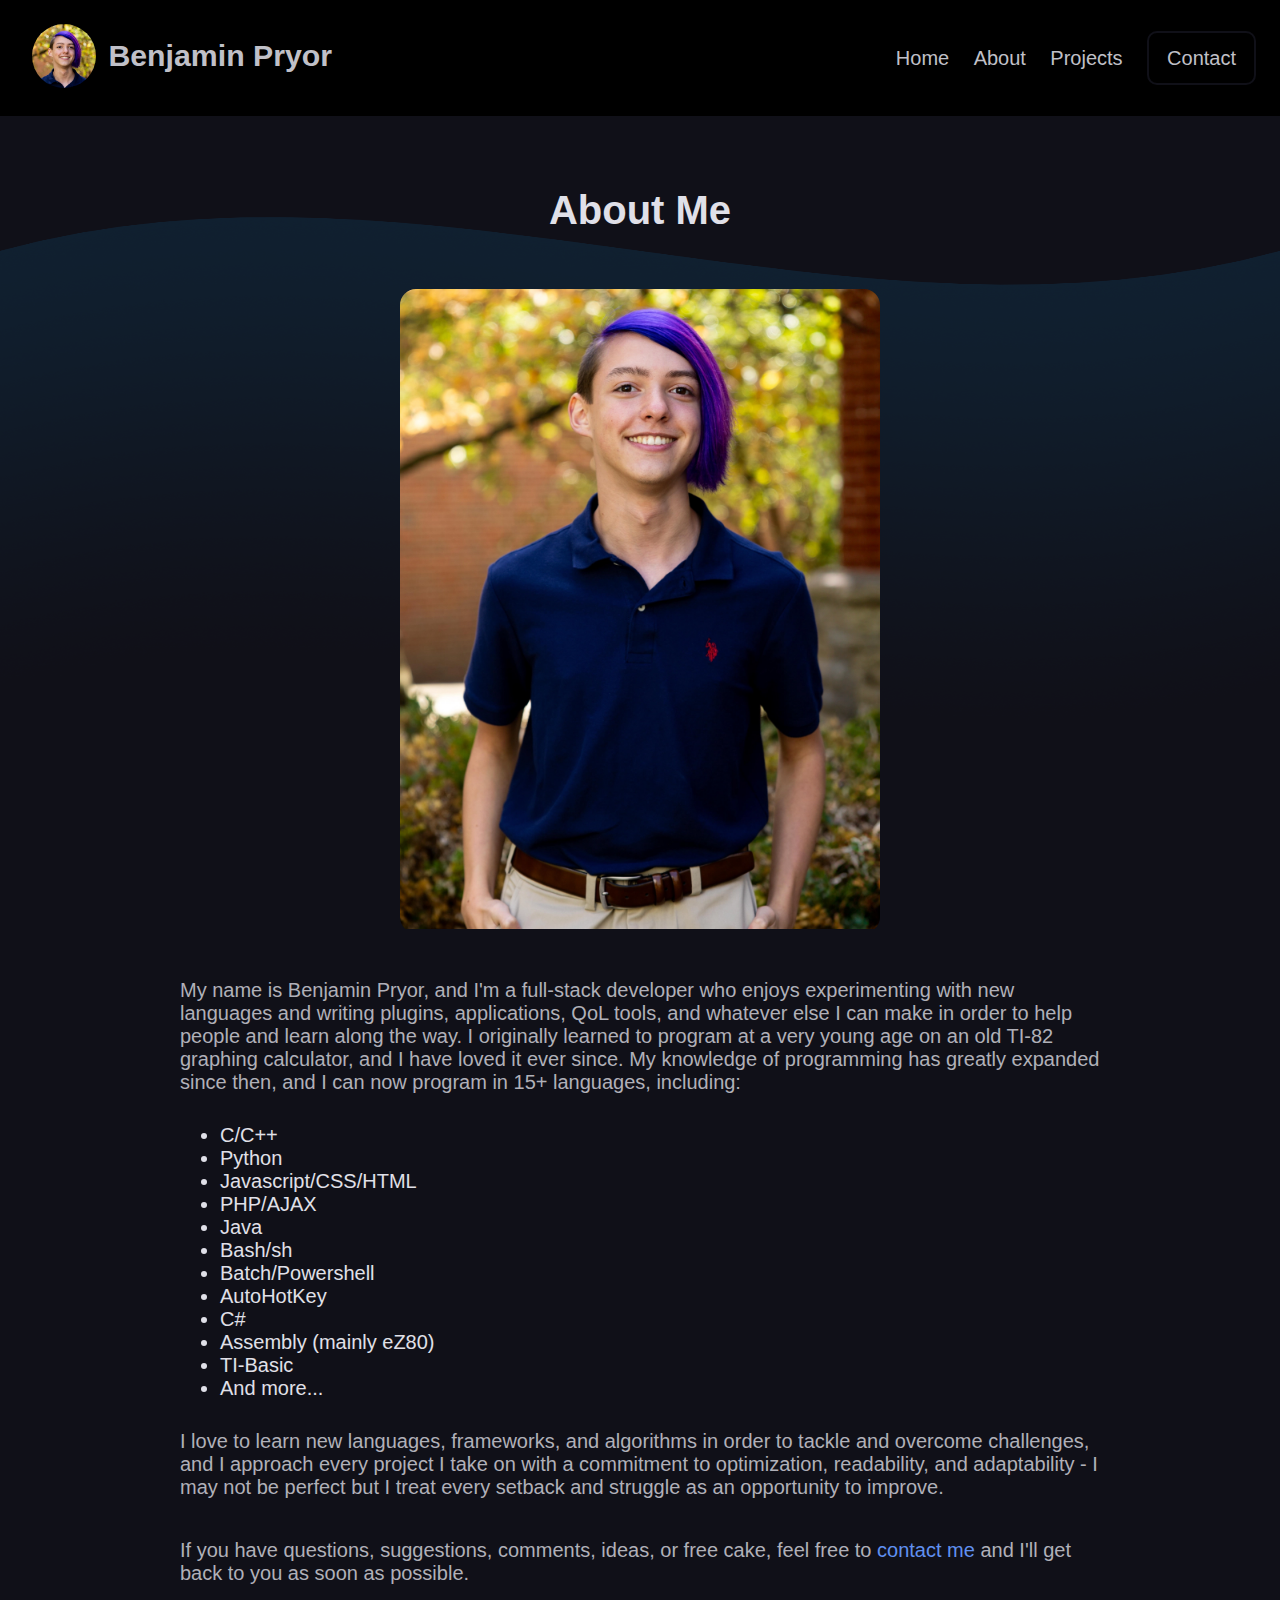
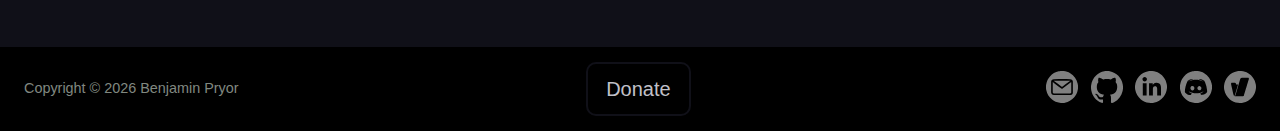
==== commit 1c030da4: "Structure overhaul" ====
--- a/about.html
+++ b/about.html
@@ -2,97 +2,92 @@
 <html lang="en">
 
 <head>
-    <title>Benjamin Pryor | About Me</title>
-    <meta name="description"
-        content="I'm a full-stack developer who writes random tools and programs. Feel free to stop by and check out my various projects.">
+  <title>Benjamin Pryor | About Me</title>
+  <meta name="description"
+    content="I'm a full-stack developer who writes random tools and programs. Feel free to stop by and check out my various projects.">
 
-    <meta property="og:type" content="website" />
-    <meta property="og:title" content="About Me - Benjamin Pryor" />
-    <meta property="og:description"
-        content="I'm a full-stack developer who writes random tools and programs. Feel free to stop by and check out my various projects." />
-    <meta property="og:image" content="https://programmer2514.github.io/img/user-icon.png?v=1.0" />
-    <meta property="og:url" content="https://programmer2514.github.io/" />
-    <meta property="og:site_name" content="Benjamin Pryor" />
-    <meta name="twitter:title" content="About Me - Benjamin Pryor">
-    <meta name="twitter:description"
-        content="I'm a full-stack developer who writes random tools and programs. Feel free to stop by and check out my various projects.">
-    <meta name="twitter:image" content="https://programmer2514.github.io/img/user-icon.png?v=1.0">
-    <meta name="twitter:card" content="summary_large_image">
+  <meta property="og:type" content="website" />
+  <meta property="og:title" content="About Me - Benjamin Pryor" />
+  <meta property="og:description"
+    content="I'm a full-stack developer who writes random tools and programs. Feel free to stop by and check out my various projects." />
+  <meta property="og:image" content="https://programmer2514.github.io/img/user-icon.png?v=1.0" />
+  <meta property="og:url" content="https://programmer2514.github.io/" />
+  <meta property="og:site_name" content="Benjamin Pryor" />
+  <meta name="twitter:title" content="About Me - Benjamin Pryor">
+  <meta name="twitter:description"
+    content="I'm a full-stack developer who writes random tools and programs. Feel free to stop by and check out my various projects.">
+  <meta name="twitter:image" content="https://programmer2514.github.io/img/user-icon.png?v=1.0">
+  <meta name="twitter:card" content="summary_large_image">
 
-    <meta charset="utf-8">
-    <meta name="viewport" content="width=device-width,initial-scale=1">
-    <meta name="robots" content="index, follow">
+  <meta charset="utf-8">
+  <meta name="viewport" content="width=device-width,initial-scale=1">
+  <meta name="robots" content="index, follow">
 
-    <link rel="apple-touch-icon" sizes="57x57" href="/img/favicons/apple-icon-57x57.png?v=1.0">
-    <link rel="apple-touch-icon" sizes="60x60" href="/img/favicons/apple-icon-60x60.png?v=1.0">
-    <link rel="apple-touch-icon" sizes="72x72" href="/img/favicons/apple-icon-72x72.png?v=1.0">
-    <link rel="apple-touch-icon" sizes="76x76" href="/img/favicons/apple-icon-76x76.png?v=1.0">
-    <link rel="apple-touch-icon" sizes="114x114" href="/img/favicons/apple-icon-114x114.png?v=1.0">
-    <link rel="apple-touch-icon" sizes="120x120" href="/img/favicons/apple-icon-120x120.png?v=1.0">
-    <link rel="apple-touch-icon" sizes="144x144" href="/img/favicons/apple-icon-144x144.png?v=1.0">
-    <link rel="apple-touch-icon" sizes="152x152" href="/img/favicons/apple-icon-152x152.png?v=1.0">
-    <link rel="apple-touch-icon" sizes="180x180" href="/img/favicons/apple-icon-180x180.png?v=1.0">
-    <link rel="icon" type="image/png" sizes="192x192" href="/img/favicons/android-icon-192x192.png?v=1.0">
-    <link rel="icon" type="image/png" sizes="32x32" href="/img/favicons/favicon-32x32.png?v=1.0">
-    <link rel="icon" type="image/png" sizes="96x96" href="/img/favicons/favicon-96x96.png?v=1.0">
-    <link rel="icon" type="image/png" sizes="16x16" href="/img/favicons/favicon-16x16.png?v=1.0">
-    <link rel="manifest" href="/img/favicons/manifest.json">
-    <meta name="msapplication-TileColor" content="#ffffff">
-    <meta name="msapplication-TileImage" content="/img/favicons/ms-icon-144x144.png?v=1.0">
-    <meta name="theme-color" content="#ffffff">
+  <link rel="apple-touch-icon" sizes="57x57" href="/img/favicons/apple-icon-57x57.png?v=1.0">
+  <link rel="apple-touch-icon" sizes="60x60" href="/img/favicons/apple-icon-60x60.png?v=1.0">
+  <link rel="apple-touch-icon" sizes="72x72" href="/img/favicons/apple-icon-72x72.png?v=1.0">
+  <link rel="apple-touch-icon" sizes="76x76" href="/img/favicons/apple-icon-76x76.png?v=1.0">
+  <link rel="apple-touch-icon" sizes="114x114" href="/img/favicons/apple-icon-114x114.png?v=1.0">
+  <link rel="apple-touch-icon" sizes="120x120" href="/img/favicons/apple-icon-120x120.png?v=1.0">
+  <link rel="apple-touch-icon" sizes="144x144" href="/img/favicons/apple-icon-144x144.png?v=1.0">
+  <link rel="apple-touch-icon" sizes="152x152" href="/img/favicons/apple-icon-152x152.png?v=1.0">
+  <link rel="apple-touch-icon" sizes="180x180" href="/img/favicons/apple-icon-180x180.png?v=1.0">
+  <link rel="icon" type="image/png" sizes="192x192" href="/img/favicons/android-icon-192x192.png?v=1.0">
+  <link rel="icon" type="image/png" sizes="32x32" href="/img/favicons/favicon-32x32.png?v=1.0">
+  <link rel="icon" type="image/png" sizes="96x96" href="/img/favicons/favicon-96x96.png?v=1.0">
+  <link rel="icon" type="image/png" sizes="16x16" href="/img/favicons/favicon-16x16.png?v=1.0">
+  <link rel="manifest" href="/img/favicons/manifest.json">
+  <meta name="msapplication-TileColor" content="#ffffff">
+  <meta name="msapplication-TileImage" content="/img/favicons/ms-icon-144x144.png?v=1.0">
+  <meta name="theme-color" content="#ffffff">
 
-    <link rel="canonical" href="https://programmer2514.github.io/" />
+  <link rel="canonical" href="https://programmer2514.github.io/" />
 
-    <!-- CSS -->
-    <link rel="stylesheet" href="/include/global.css?v=1.0">
-    <link rel="stylesheet" href="/include/header/header.css?v=1.0">
-    <link rel="stylesheet" href="/include/footer/footer.css?v=1.0">
-
-    <link rel="stylesheet" href="/include/pages/about/about.css?v=1.0">
+  <!-- CSS -->
+  <link rel="stylesheet" href="/include/style.css?v=1.0">
+  <link rel="stylesheet" href="/include/overrides/about.css?v=1.0">
 </head>
 
 <body>
-    <header></header>
+  <header></header>
 
-    <main>
-        <h1>About Me</h1>
-        <div class="content">
-            <div class="img-wrapper"><img src="/img/profile.png?v=1.0" /></div>
-            <div>
-                <p>My name is Benjamin Pryor, and I'm a full-stack developer who enjoys experimenting with new languages
-                    and writing plugins, applications, QoL tools, and whatever else I can make in order to help people and
-                    learn along the way. I originally learned to program at a very young age on an old TI-82 graphing
-                    calculator, and I have loved it ever since. My knowledge of programming has greatly expanded since
-                    then, and I can now program in 15+ languages, including:</p>
-                <ul>
-                    <li>C/C++</li>
-                    <li>Python</li>
-                    <li>Javascript/CSS/HTML</li>
-                    <li>PHP/AJAX</li>
-                    <li>Java</li>
-                    <li>Bash/sh</li>
-                    <li>Batch/Powershell</li>
-                    <li>AutoHotKey</li>
-                    <li>C#</li>
-                    <li>Assembly (mainly eZ80)</li>
-                    <li>TI-Basic</li>
-                    <li>And more...</li>
-                </ul>
-                <p>I love to learn new languages, frameworks, and algorithms in order to tackle and overcome challenges, and
-                    I approach every project I take on with a commitment to optimization, readability, and adaptability - 
-                    I may not be perfect but I treat every setback and struggle as an opportunity to improve.</p>
-                <p>If you have questions, suggestions, comments, ideas, or free cake, feel free to <a
-                        href="/contact.html">contact me</a> and I'll get back to you as soon as possible.</p>
-            </div>
-        </div>
-    </main>
+  <main>
+    <h1>About Me</h1>
+    <div class="content">
+      <div class="img-wrapper"><img src="/img/profile.webp?v=1.0" /></div>
+      <div>
+        <p>My name is Benjamin Pryor, and I'm a full-stack developer who enjoys experimenting with new languages
+          and writing plugins, applications, QoL tools, and whatever else I can make in order to help people and
+          learn along the way. I originally learned to program at a very young age on an old TI-82 graphing
+          calculator, and I have loved it ever since. My knowledge of programming has greatly expanded since
+          then, and I can now program in 15+ languages, including:</p>
+        <ul>
+          <li>C/C++</li>
+          <li>Python</li>
+          <li>Javascript/CSS/HTML</li>
+          <li>PHP/AJAX</li>
+          <li>Java</li>
+          <li>Bash/sh</li>
+          <li>Batch/Powershell</li>
+          <li>AutoHotKey</li>
+          <li>C#</li>
+          <li>Assembly (mainly eZ80)</li>
+          <li>TI-Basic</li>
+          <li>And more...</li>
+        </ul>
+        <p>I love to learn new languages, frameworks, and algorithms in order to tackle and overcome challenges, and
+          I approach every project I take on with a commitment to optimization, readability, and adaptability -
+          I may not be perfect but I treat every setback and struggle as an opportunity to improve.</p>
+        <p>If you have questions, suggestions, comments, ideas, or free cake, feel free to <a
+            href="/contact.html">contact me</a> and I'll get back to you as soon as possible.</p>
+      </div>
+    </div>
+  </main>
 
-    <footer></footer>
+  <footer></footer>
 
-    <!-- Javascript -->
-    <script src="/include/global.js?v=1.0"></script>
-    <script src="/include/header/header.js?v=1.0"></script>
-    <script src="/include/footer/footer.js?v=1.0"></script>
+  <!-- Javascript -->
+  <script type="module" src="/include/script.js?v=1.0"></script>
 </body>
 
 </html>--- a/include/style.css
+++ b/include/style.css
@@ -0,0 +1,112 @@
+@import url("header/header.css");
+@import url("footer/footer.css");
+
+html, body {
+  font-family: Arial, Helvetica, sans-serif;
+  background: #101018;
+  background-image: url("/img/background.webp");
+  background-size: 100% 100vh;
+  background-repeat: no-repeat;
+  background-position: center -5vh;
+  color: #e0e0e8;
+  text-align: center;
+  scroll-behavior: smooth;
+  margin: 0;
+  padding: 0;
+  border: 0;
+}
+
+main {
+  margin: 2em;
+  border: 0;
+  padding: 0;
+}
+
+main > * {
+  margin: 0;
+  padding: 0;
+}
+
+main p {
+  font-size: 1.25em;
+  color: #b0b0b8;
+}
+
+main h1 {
+  font-size: 2.5em;
+  padding: 1em 0;
+}
+
+a {
+  text-decoration: none;
+  color: #6090f0;
+  transition: 0.15s ease;
+}
+
+.card-wrapper {
+  display: flex;
+  flex-direction: row;
+  flex-wrap: wrap;
+  align-items: center;
+  justify-content: center;
+  width: 100%;
+  margin-top: 4em;
+}
+
+.card-wrapper a {
+  display: flex;
+  flex-direction: column;
+  justify-content: center;
+  align-items: center;
+  margin: 1em;
+  background-color: #202028;
+  color: #e0e0e8;
+  border-radius: 1em;
+  cursor: pointer;
+  overflow: hidden;
+  padding: 1em;
+  width: 15em;
+}
+
+.card-wrapper a > * {
+  pointer-events: none;
+}
+
+.card-wrapper h2 {
+  color: #e0e0e8;
+  font-size: 2em;
+  margin: 0;
+  padding: 0.5em;
+}
+
+@media only screen and (hover: none) and (pointer: coarse) {
+  html, body {
+    background-size: 100% 100vh;
+    background-position: center 63vh;
+  }
+}
+
+@media only screen and (orientation: portrait) {
+  html, body {
+    background-size: 200% 100vh;
+    background-position: center 18vh;
+  }
+}
+
+a:hover {
+  text-decoration: none;
+  color: #80b0ff;
+}
+
+a:active {
+  text-decoration: none;
+  color: #a0c0ff;
+}
+
+.card-wrapper a:hover > * {
+  opacity: 0.8;
+}
+
+.card-wrapper a:active > * {
+  opacity: 0.5;
+}--- a/include/overrides/about.css
+++ b/include/overrides/about.css
@@ -0,0 +1,33 @@
+main div {
+  width: 60em;
+}
+
+main p, ul {
+  font-size: 1.25em;
+  margin: 1em;
+  text-align: left;
+}
+
+main p {
+  padding: 0.5em 0;
+}
+
+main img {
+  width: 100%;
+}
+
+.img-wrapper {
+  width: 30em;
+  margin: 1em;
+  border-radius: 1em;
+  overflow: hidden;
+}
+
+.content {
+  display: flex;
+  flex-direction: row;
+  flex-wrap: wrap;
+  align-items: center;
+  justify-content: space-evenly;
+  width: 100%;
+}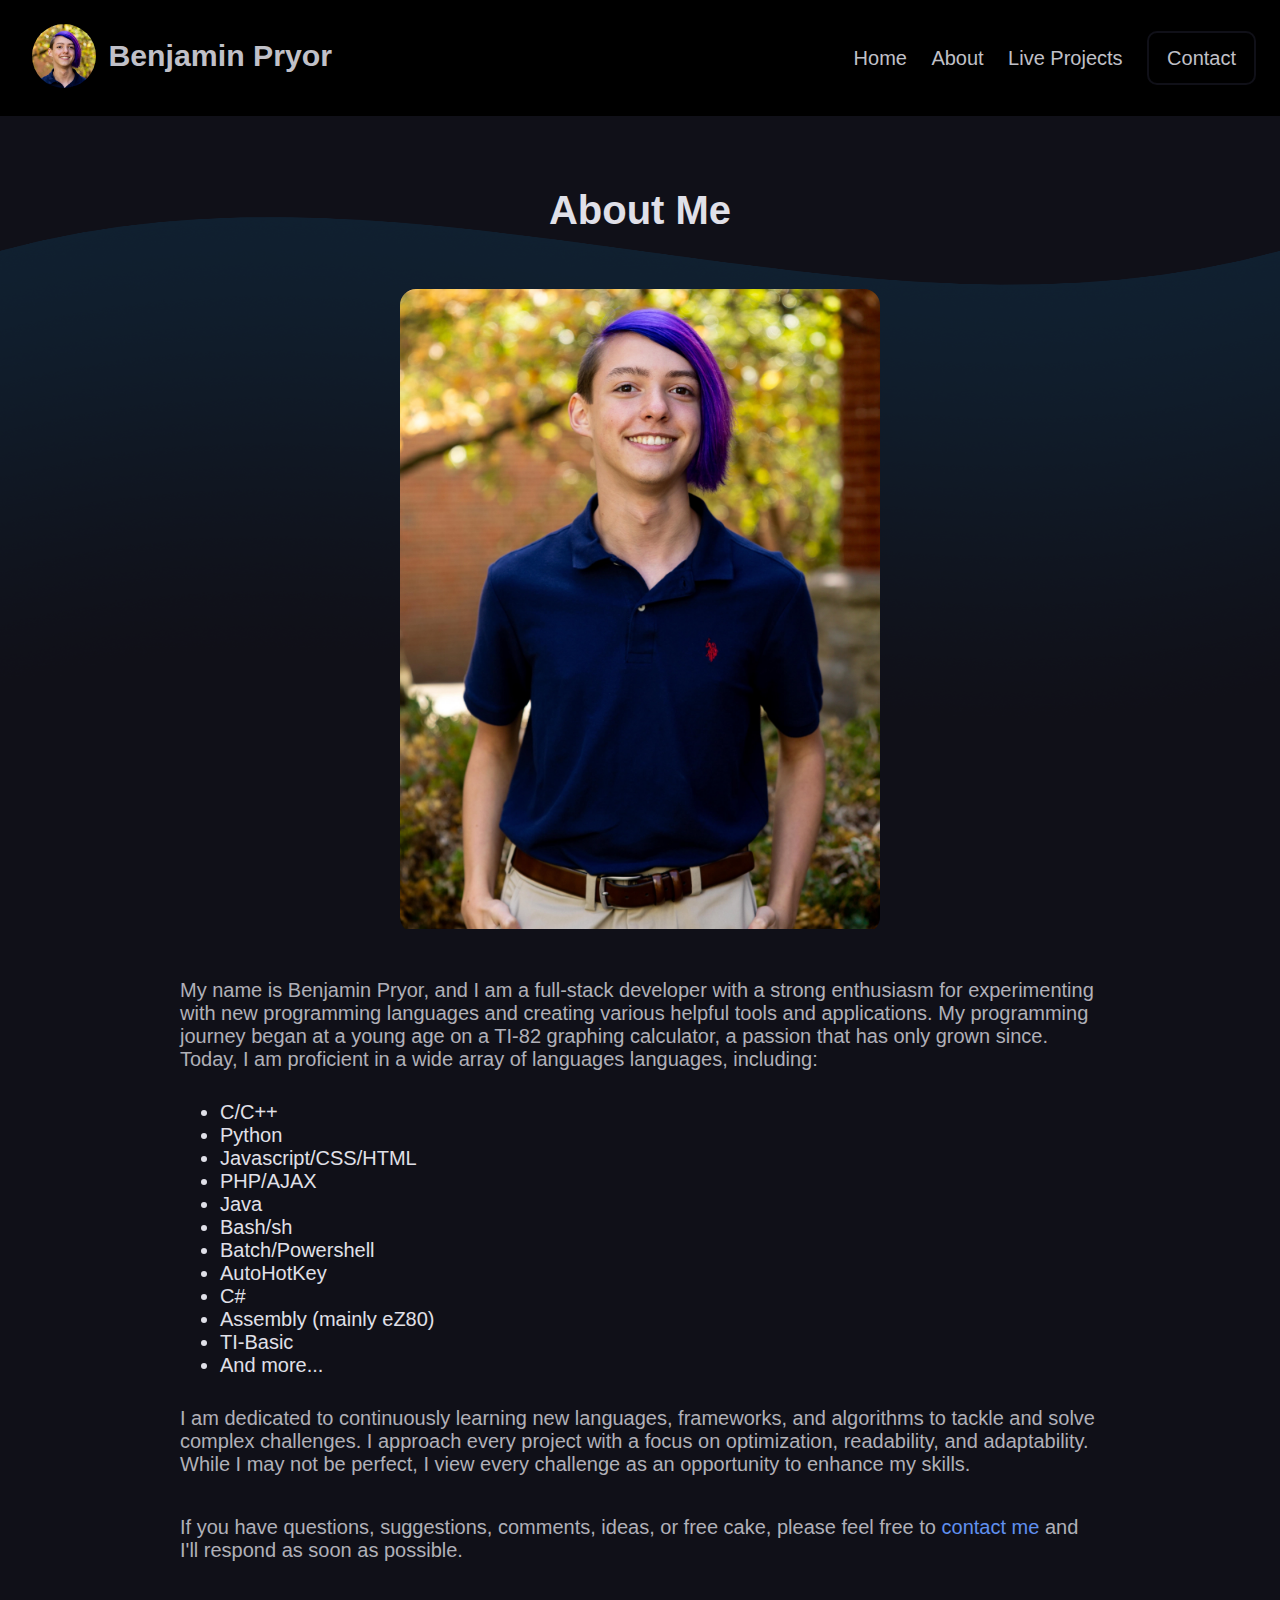
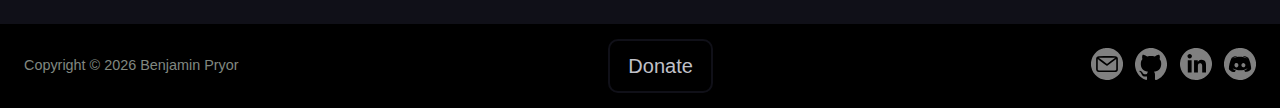
==== commit 1edc72f9: "Long overdue sweeping update" ====
--- a/about.html
+++ b/about.html
@@ -1,93 +1,113 @@
 <!DOCTYPE html>
 <html lang="en">
 
-<head>
-  <title>Benjamin Pryor | About Me</title>
-  <meta name="description"
-    content="I'm a full-stack developer who writes random tools and programs. Feel free to stop by and check out my various projects.">
+  <head>
+    <title>Benjamin Pryor | About Me</title>
+    <meta name="description"
+      content="I'm a full-stack developer who writes random tools and programs. Feel free to stop by and check out my various projects.">
 
-  <meta property="og:type" content="website" />
-  <meta property="og:title" content="About Me - Benjamin Pryor" />
-  <meta property="og:description"
-    content="I'm a full-stack developer who writes random tools and programs. Feel free to stop by and check out my various projects." />
-  <meta property="og:image" content="https://programmer2514.github.io/img/user-icon.png?v=1.0" />
-  <meta property="og:url" content="https://programmer2514.github.io/" />
-  <meta property="og:site_name" content="Benjamin Pryor" />
-  <meta name="twitter:title" content="About Me - Benjamin Pryor">
-  <meta name="twitter:description"
-    content="I'm a full-stack developer who writes random tools and programs. Feel free to stop by and check out my various projects.">
-  <meta name="twitter:image" content="https://programmer2514.github.io/img/user-icon.png?v=1.0">
-  <meta name="twitter:card" content="summary_large_image">
+    <meta property="og:type" content="website" />
+    <meta property="og:title" content="About Me - Benjamin Pryor" />
+    <meta property="og:description"
+      content="I'm a full-stack developer who writes random tools and programs. Feel free to stop by and check out my various projects." />
+    <meta property="og:image"
+      content="https://programmer2514.github.io/img/user-icon.png?v=1.0" />
+    <meta property="og:url" content="https://programmer2514.github.io/" />
+    <meta property="og:site_name" content="Benjamin Pryor" />
+    <meta name="twitter:title" content="About Me - Benjamin Pryor">
+    <meta name="twitter:description"
+      content="I'm a full-stack developer who writes random tools and programs. Feel free to stop by and check out my various projects.">
+    <meta name="twitter:image"
+      content="https://programmer2514.github.io/img/user-icon.png?v=1.0">
+    <meta name="twitter:card" content="summary_large_image">
 
-  <meta charset="utf-8">
-  <meta name="viewport" content="width=device-width,initial-scale=1">
-  <meta name="robots" content="index, follow">
+    <meta charset="utf-8">
+    <meta name="viewport" content="width=device-width,initial-scale=1">
+    <meta name="robots" content="index, follow">
 
-  <link rel="apple-touch-icon" sizes="57x57" href="/img/favicons/apple-icon-57x57.png?v=1.0">
-  <link rel="apple-touch-icon" sizes="60x60" href="/img/favicons/apple-icon-60x60.png?v=1.0">
-  <link rel="apple-touch-icon" sizes="72x72" href="/img/favicons/apple-icon-72x72.png?v=1.0">
-  <link rel="apple-touch-icon" sizes="76x76" href="/img/favicons/apple-icon-76x76.png?v=1.0">
-  <link rel="apple-touch-icon" sizes="114x114" href="/img/favicons/apple-icon-114x114.png?v=1.0">
-  <link rel="apple-touch-icon" sizes="120x120" href="/img/favicons/apple-icon-120x120.png?v=1.0">
-  <link rel="apple-touch-icon" sizes="144x144" href="/img/favicons/apple-icon-144x144.png?v=1.0">
-  <link rel="apple-touch-icon" sizes="152x152" href="/img/favicons/apple-icon-152x152.png?v=1.0">
-  <link rel="apple-touch-icon" sizes="180x180" href="/img/favicons/apple-icon-180x180.png?v=1.0">
-  <link rel="icon" type="image/png" sizes="192x192" href="/img/favicons/android-icon-192x192.png?v=1.0">
-  <link rel="icon" type="image/png" sizes="32x32" href="/img/favicons/favicon-32x32.png?v=1.0">
-  <link rel="icon" type="image/png" sizes="96x96" href="/img/favicons/favicon-96x96.png?v=1.0">
-  <link rel="icon" type="image/png" sizes="16x16" href="/img/favicons/favicon-16x16.png?v=1.0">
-  <link rel="manifest" href="/img/favicons/manifest.json">
-  <meta name="msapplication-TileColor" content="#ffffff">
-  <meta name="msapplication-TileImage" content="/img/favicons/ms-icon-144x144.png?v=1.0">
-  <meta name="theme-color" content="#ffffff">
+    <link rel="apple-touch-icon" sizes="57x57"
+      href="/img/favicons/apple-icon-57x57.png?v=1.0">
+    <link rel="apple-touch-icon" sizes="60x60"
+      href="/img/favicons/apple-icon-60x60.png?v=1.0">
+    <link rel="apple-touch-icon" sizes="72x72"
+      href="/img/favicons/apple-icon-72x72.png?v=1.0">
+    <link rel="apple-touch-icon" sizes="76x76"
+      href="/img/favicons/apple-icon-76x76.png?v=1.0">
+    <link rel="apple-touch-icon" sizes="114x114"
+      href="/img/favicons/apple-icon-114x114.png?v=1.0">
+    <link rel="apple-touch-icon" sizes="120x120"
+      href="/img/favicons/apple-icon-120x120.png?v=1.0">
+    <link rel="apple-touch-icon" sizes="144x144"
+      href="/img/favicons/apple-icon-144x144.png?v=1.0">
+    <link rel="apple-touch-icon" sizes="152x152"
+      href="/img/favicons/apple-icon-152x152.png?v=1.0">
+    <link rel="apple-touch-icon" sizes="180x180"
+      href="/img/favicons/apple-icon-180x180.png?v=1.0">
+    <link rel="icon" type="image/png" sizes="192x192"
+      href="/img/favicons/android-icon-192x192.png?v=1.0">
+    <link rel="icon" type="image/png" sizes="32x32"
+      href="/img/favicons/favicon-32x32.png?v=1.0">
+    <link rel="icon" type="image/png" sizes="96x96"
+      href="/img/favicons/favicon-96x96.png?v=1.0">
+    <link rel="icon" type="image/png" sizes="16x16"
+      href="/img/favicons/favicon-16x16.png?v=1.0">
+    <link rel="manifest" href="/img/favicons/manifest.json">
+    <meta name="msapplication-TileColor" content="#ffffff">
+    <meta name="msapplication-TileImage"
+      content="/img/favicons/ms-icon-144x144.png?v=1.0">
+    <meta name="theme-color" content="#ffffff">
 
-  <link rel="canonical" href="https://programmer2514.github.io/" />
+    <link rel="canonical" href="https://programmer2514.github.io/" />
 
-  <!-- CSS -->
-  <link rel="stylesheet" href="/include/style.css?v=1.0">
-  <link rel="stylesheet" href="/include/overrides/about.css?v=1.0">
-</head>
+    <!-- CSS -->
+    <link rel="stylesheet" href="/include/style.css?v=1.0">
+    <link rel="stylesheet" href="/include/overrides/about.css?v=1.0">
+  </head>
 
-<body>
-  <header></header>
+  <body>
+    <header></header>
 
-  <main>
-    <h1>About Me</h1>
-    <div class="content">
-      <div class="img-wrapper"><img src="/img/profile.webp?v=1.0" /></div>
-      <div>
-        <p>My name is Benjamin Pryor, and I'm a full-stack developer who enjoys experimenting with new languages
-          and writing plugins, applications, QoL tools, and whatever else I can make in order to help people and
-          learn along the way. I originally learned to program at a very young age on an old TI-82 graphing
-          calculator, and I have loved it ever since. My knowledge of programming has greatly expanded since
-          then, and I can now program in 15+ languages, including:</p>
-        <ul>
-          <li>C/C++</li>
-          <li>Python</li>
-          <li>Javascript/CSS/HTML</li>
-          <li>PHP/AJAX</li>
-          <li>Java</li>
-          <li>Bash/sh</li>
-          <li>Batch/Powershell</li>
-          <li>AutoHotKey</li>
-          <li>C#</li>
-          <li>Assembly (mainly eZ80)</li>
-          <li>TI-Basic</li>
-          <li>And more...</li>
-        </ul>
-        <p>I love to learn new languages, frameworks, and algorithms in order to tackle and overcome challenges, and
-          I approach every project I take on with a commitment to optimization, readability, and adaptability -
-          I may not be perfect but I treat every setback and struggle as an opportunity to improve.</p>
-        <p>If you have questions, suggestions, comments, ideas, or free cake, feel free to <a
-            href="/contact.html">contact me</a> and I'll get back to you as soon as possible.</p>
+    <main>
+      <h1>About Me</h1>
+      <div class="content">
+        <div class="img-wrapper"><img src="/img/profile.webp?v=1.0" /></div>
+        <div>
+          <p>My name is Benjamin Pryor, and I am a full-stack developer with a
+            strong enthusiasm for experimenting with new programming languages
+            and creating various helpful tools and applications. My programming
+            journey began at a young age on a TI-82 graphing calculator, a
+            passion that has only grown since. Today, I am proficient in a wide
+            array of languages languages, including:</p>
+          <ul>
+            <li>C/C++</li>
+            <li>Python</li>
+            <li>Javascript/CSS/HTML</li>
+            <li>PHP/AJAX</li>
+            <li>Java</li>
+            <li>Bash/sh</li>
+            <li>Batch/Powershell</li>
+            <li>AutoHotKey</li>
+            <li>C#</li>
+            <li>Assembly (mainly eZ80)</li>
+            <li>TI-Basic</li>
+            <li>And more...</li>
+          </ul>
+          <p>I am dedicated to continuously learning new languages, frameworks,
+            and algorithms to tackle and solve complex challenges. I approach
+            every project with a focus on optimization, readability, and
+            adaptability. While I may not be perfect, I view every challenge as
+            an opportunity to enhance my skills.</p>
+          <p>If you have questions, suggestions, comments, ideas, or free cake,
+            please feel free to <a href="/contact.html">contact me</a> and I'll
+            respond as soon as possible.</p>
+        </div>
       </div>
-    </div>
-  </main>
+    </main>
 
-  <footer></footer>
+    <footer></footer>
 
-  <!-- Javascript -->
-  <script type="module" src="/include/script.js?v=1.0"></script>
-</body>
+    <!-- Javascript -->
+    <script type="module" src="/include/script.js?v=1.0"></script>
+  </body>
 
 </html>--- a/include/style.css
+++ b/include/style.css
@@ -37,6 +37,12 @@
   padding: 1em 0;
 }
 
+main h2 {
+  font-size: 2em;
+  padding: 0;
+  padding-top: 1.5em;
+}
+
 a {
   text-decoration: none;
   color: #6090f0;
@@ -49,7 +55,7 @@
   flex-wrap: wrap;
   align-items: center;
   justify-content: center;
-  width: 100%;
+  max-width: 100%;
   margin-top: 4em;
 }
 
@@ -72,9 +78,9 @@
   pointer-events: none;
 }
 
-.card-wrapper h2 {
+.card-wrapper h3 {
   color: #e0e0e8;
-  font-size: 2em;
+  font-size: 1.75em;
   margin: 0;
   padding: 0.5em;
 }
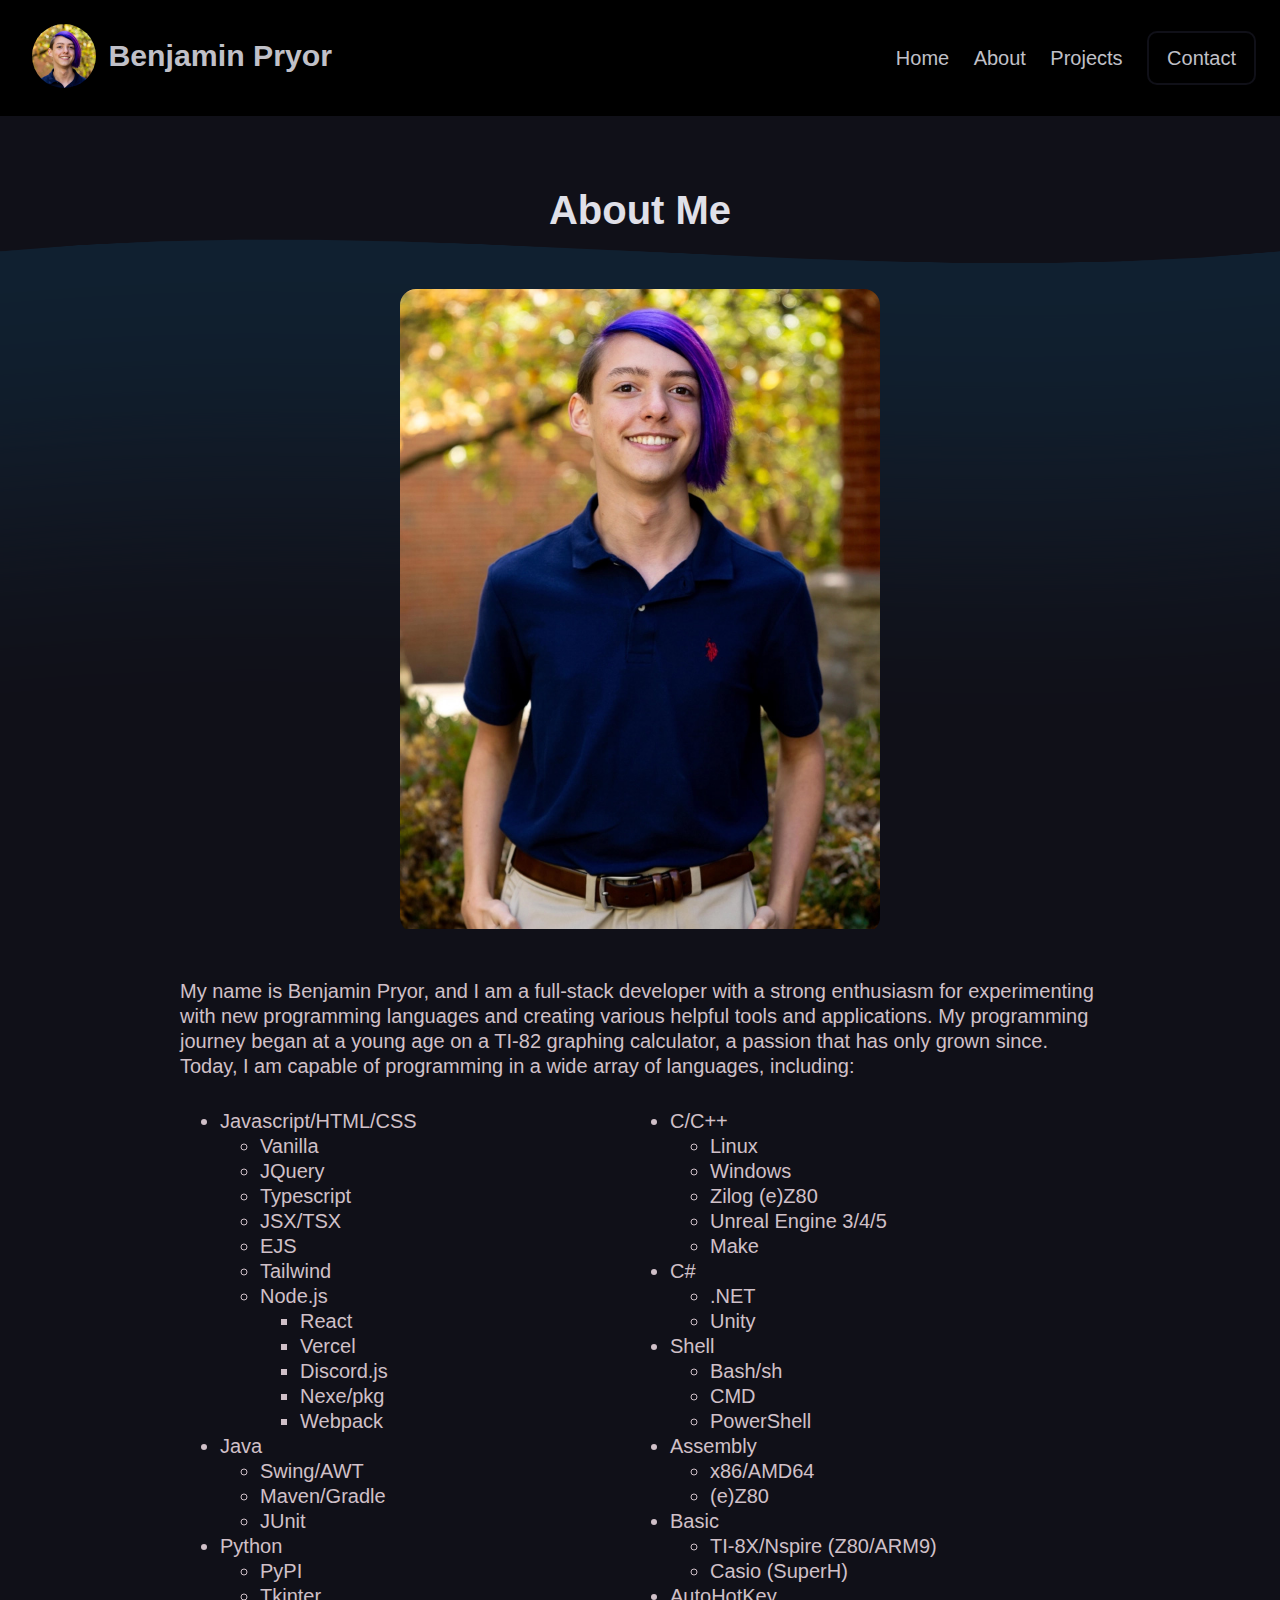
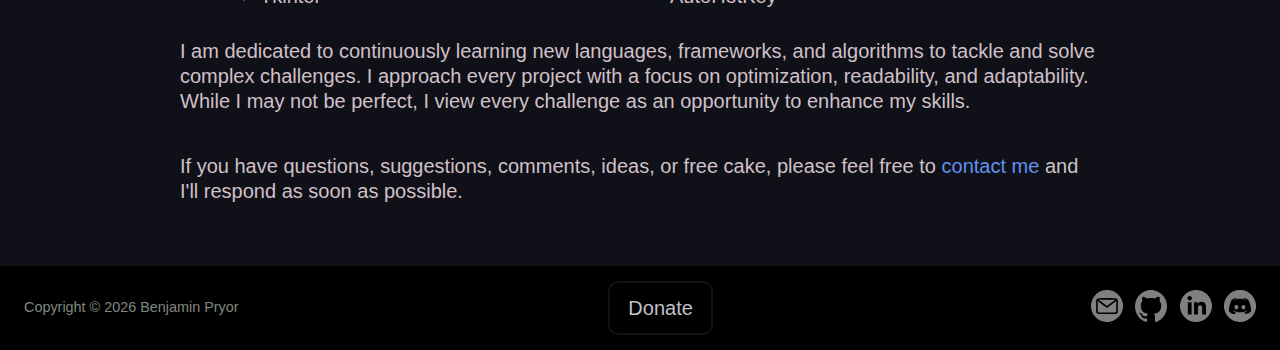
==== commit 5b5b32d4: "Another sweeping update" ====
--- a/about.html
+++ b/about.html
@@ -2,6 +2,10 @@
 <html lang="en">
 
   <head>
+    <meta charset="utf-8">
+    <meta name="viewport" content="width=device-width,initial-scale=1">
+    <meta name="robots" content="index, follow">
+
     <title>Benjamin Pryor | About Me</title>
     <meta name="description"
       content="I'm a full-stack developer who writes random tools and programs. Feel free to stop by and check out my various projects.">
@@ -20,10 +24,6 @@
     <meta name="twitter:image"
       content="https://programmer2514.github.io/img/user-icon.png?v=1.0">
     <meta name="twitter:card" content="summary_large_image">
-
-    <meta charset="utf-8">
-    <meta name="viewport" content="width=device-width,initial-scale=1">
-    <meta name="robots" content="index, follow">
 
     <link rel="apple-touch-icon" sizes="57x57"
       href="/img/favicons/apple-icon-57x57.png?v=1.0">
@@ -67,39 +67,122 @@
   <body>
     <header></header>
 
+    <noscript>
+      <style>
+        main {
+          display: none;
+        }
+        h1 {
+          position: fixed;
+          top: 50%; left: 50%;
+          margin: 0; padding: 8em 2em;
+          transform: translate(-50%, -50%);
+          background: rgba(0, 0, 0, 0.5);
+          border-radius: 1em;
+        }
+      </style>
+      <h1>This site requires Javascript to work properly.</h1>
+    </noscript>
+
     <main>
       <h1>About Me</h1>
       <div class="content">
-        <div class="img-wrapper"><img src="/img/profile.webp?v=1.0" /></div>
+        <div class="img-wrapper">
+          <img src="/img/profile.jpg?v=1.0" />
+        </div>
         <div>
-          <p>My name is Benjamin Pryor, and I am a full-stack developer with a
+          <p>
+            My name is Benjamin Pryor, and I am a full-stack developer with a
             strong enthusiasm for experimenting with new programming languages
             and creating various helpful tools and applications. My programming
             journey began at a young age on a TI-82 graphing calculator, a
-            passion that has only grown since. Today, I am proficient in a wide
-            array of languages languages, including:</p>
-          <ul>
-            <li>C/C++</li>
-            <li>Python</li>
-            <li>Javascript/CSS/HTML</li>
-            <li>PHP/AJAX</li>
-            <li>Java</li>
-            <li>Bash/sh</li>
-            <li>Batch/Powershell</li>
+            passion that has only grown since. Today, I am capable of
+            programming in a wide array of languages, including:
+          </p>
+          <ul class="list">
+            <li>Javascript/HTML/CSS
+              <ul>
+                <li>Vanilla</li>
+                <li>JQuery</li>
+                <li>Typescript</li>
+                <li>JSX/TSX</li>
+                <li>EJS</li>
+                <li>Tailwind</li>
+                <li>Node.js
+                  <ul>
+                    <li>React</li>
+                    <li>Vercel</li>
+                    <li>Discord.js</li>
+                    <li>Nexe/pkg</li>
+                    <li>Webpack</li>
+                  </ul>
+                </li>
+              </ul>
+            </li>
+            <li>Java
+              <ul>
+                <li>Swing/AWT</li>
+                <li>Maven/Gradle</li>
+                <li>JUnit</li>
+              </ul>
+            </li>
+            <li>Python
+              <ul>
+                <li>PyPI</li>
+                <li>Tkinter</li>
+              </ul>
+            </li>
+            <li>C/C++
+              <ul>
+                <li>Linux</li>
+                <li>Windows</li>
+                <li>Zilog (e)Z80</li>
+                <li>Unreal Engine 3/4/5</li>
+                <li>Make</li>
+              </ul>
+            </li>
+            <li>C#
+              <ul>
+                <li>.NET</li>
+                <li>Unity</li>
+              </ul>
+            </li>
+            <li>Shell
+              <ul>
+                <li>Bash/sh</li>
+                <li>CMD</li>
+                <li>PowerShell</li>
+              </ul>
+            </li>
+            <li>Assembly
+              <ul>
+                <li>x86/AMD64</li>
+                <li>(e)Z80</li>
+              </ul>
+            </li>
+            <li>Basic
+              <ul>
+                <li>TI-8X/Nspire (Z80/ARM9)</li>
+                <li>Casio (SuperH)</li>
+              </ul>
+            </li>
             <li>AutoHotKey</li>
-            <li>C#</li>
-            <li>Assembly (mainly eZ80)</li>
-            <li>TI-Basic</li>
-            <li>And more...</li>
           </ul>
-          <p>I am dedicated to continuously learning new languages, frameworks,
+          <p>
+            I am dedicated to continuously learning new languages, frameworks,
             and algorithms to tackle and solve complex challenges. I approach
             every project with a focus on optimization, readability, and
             adaptability. While I may not be perfect, I view every challenge as
-            an opportunity to enhance my skills.</p>
-          <p>If you have questions, suggestions, comments, ideas, or free cake,
-            please feel free to <a href="/contact.html">contact me</a> and I'll
-            respond as soon as possible.</p>
+            an opportunity to enhance my skills.
+          </p>
+          <p>
+            If you have questions, suggestions, comments, ideas, or free cake,
+            please feel free to
+            <a href="/contact.html">
+              contact me
+            </a>
+            and I'll respond as soon as possible.
+          </p>
         </div>
       </div>
     </main>
@@ -108,6 +191,6 @@
 
     <!-- Javascript -->
     <script type="module" src="/include/script.js?v=1.0"></script>
+
   </body>
-
 </html>--- a/include/style.css
+++ b/include/style.css
@@ -5,9 +5,9 @@
   font-family: Arial, Helvetica, sans-serif;
   background: #101018;
   background-image: url("/img/background.webp");
-  background-size: 100% 100vh;
+  background-size: 100% 32em;
   background-repeat: no-repeat;
-  background-position: center -5vh;
+  background-position: center 13.25em;
   color: #e0e0e8;
   text-align: center;
   scroll-behavior: smooth;
@@ -17,19 +17,21 @@
 }
 
 main {
-  margin: 2em;
+  margin: 0;
   border: 0;
-  padding: 0;
+  padding: 2em;
 }
 
-main > * {
+main > *,
+section > * {
   margin: 0;
   padding: 0;
 }
 
-main p {
+main p, main ul {
   font-size: 1.25em;
-  color: #b0b0b8;
+  color: #d0c0c8;
+  line-height: 1.25;
 }
 
 main h1 {
@@ -85,17 +87,9 @@
   padding: 0.5em;
 }
 
-@media only screen and (hover: none) and (pointer: coarse) {
+@media (max-width: 850px) {
   html, body {
-    background-size: 100% 100vh;
-    background-position: center 63vh;
-  }
-}
-
-@media only screen and (orientation: portrait) {
-  html, body {
-    background-size: 200% 100vh;
-    background-position: center 18vh;
+    background-position: center 20em;
   }
 }
 
--- a/include/overrides/about.css
+++ b/include/overrides/about.css
@@ -2,7 +2,7 @@
   width: 60em;
 }
 
-main p, ul {
+main p, main ul {
   font-size: 1.25em;
   margin: 1em;
   text-align: left;
@@ -14,6 +14,15 @@
 
 main img {
   width: 100%;
+}
+
+li ul {
+  font-size: 1em;
+  margin: 0;
+}
+
+.list {
+  columns: 2;
 }
 
 .img-wrapper {
@@ -30,4 +39,10 @@
   align-items: center;
   justify-content: space-evenly;
   width: 100%;
+}
+
+@media (max-width: 850px) {
+  .list {
+    columns: 1;
+  } 
 }